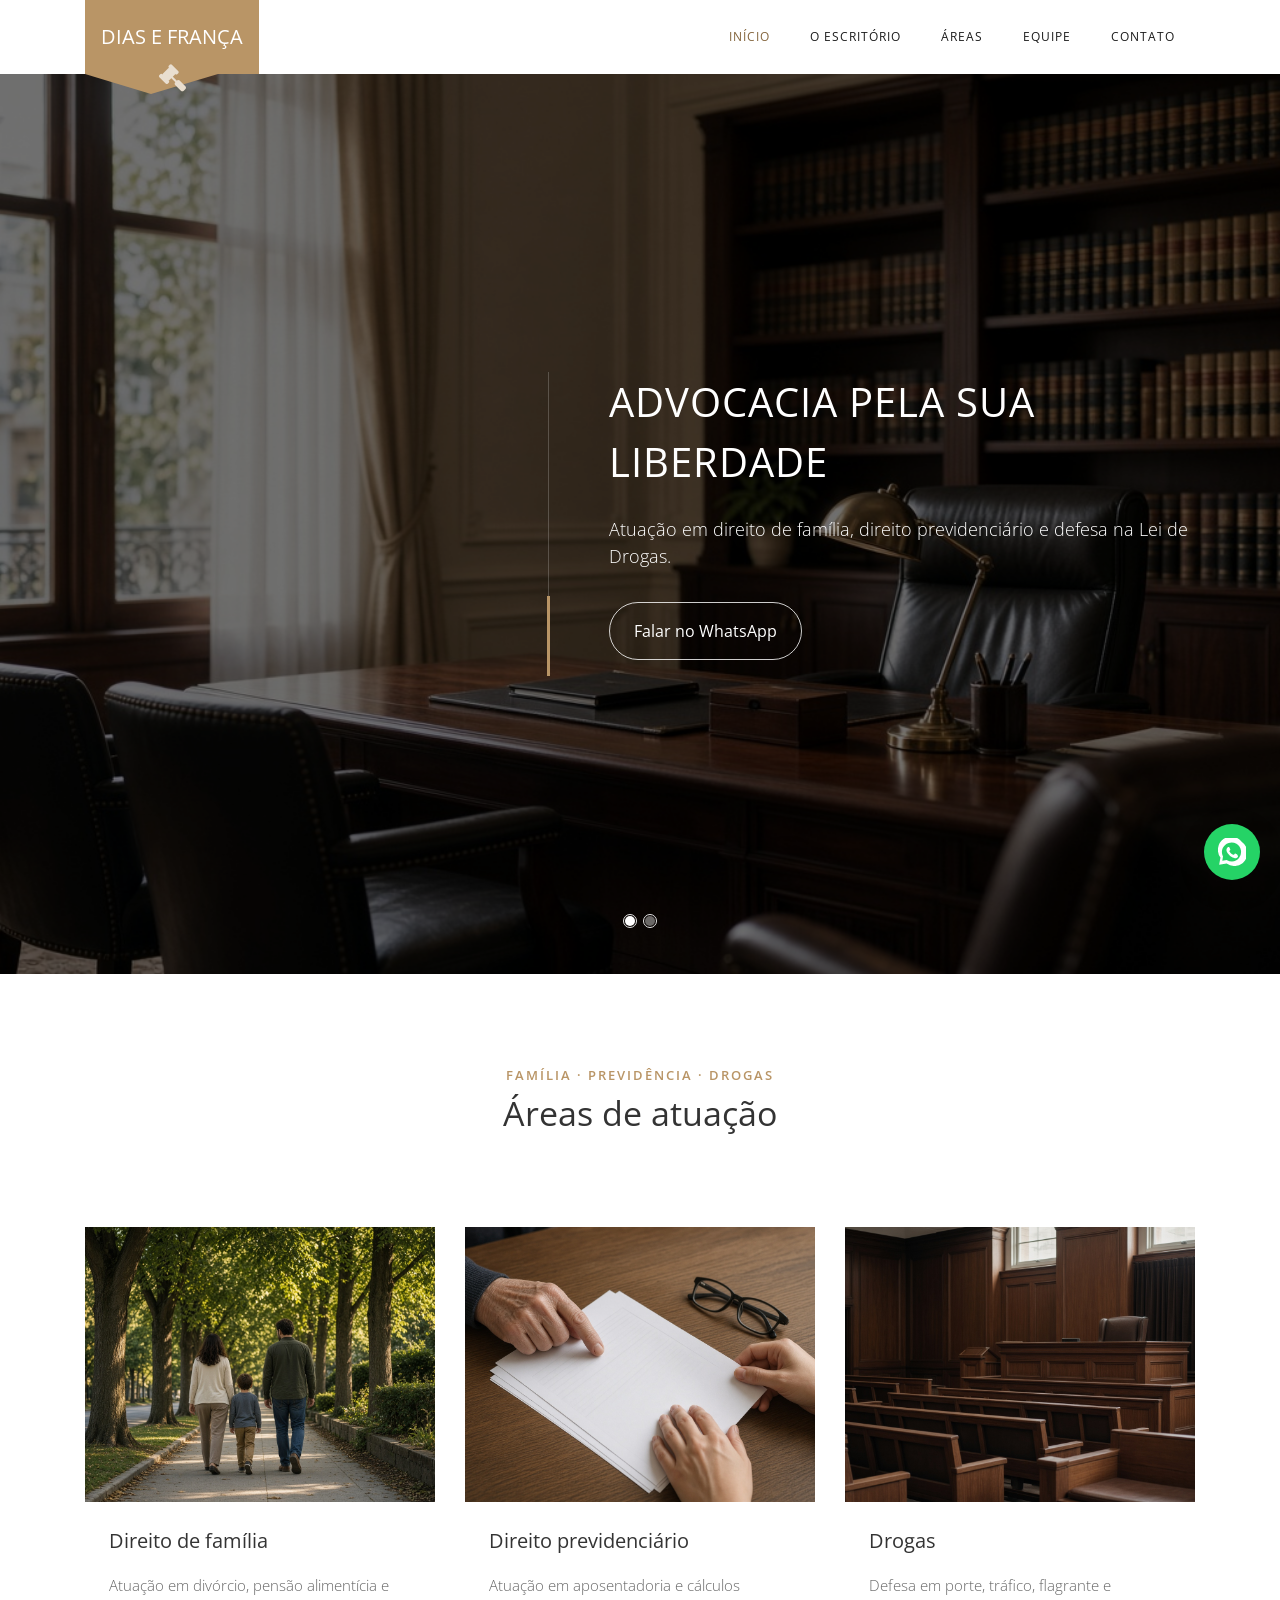
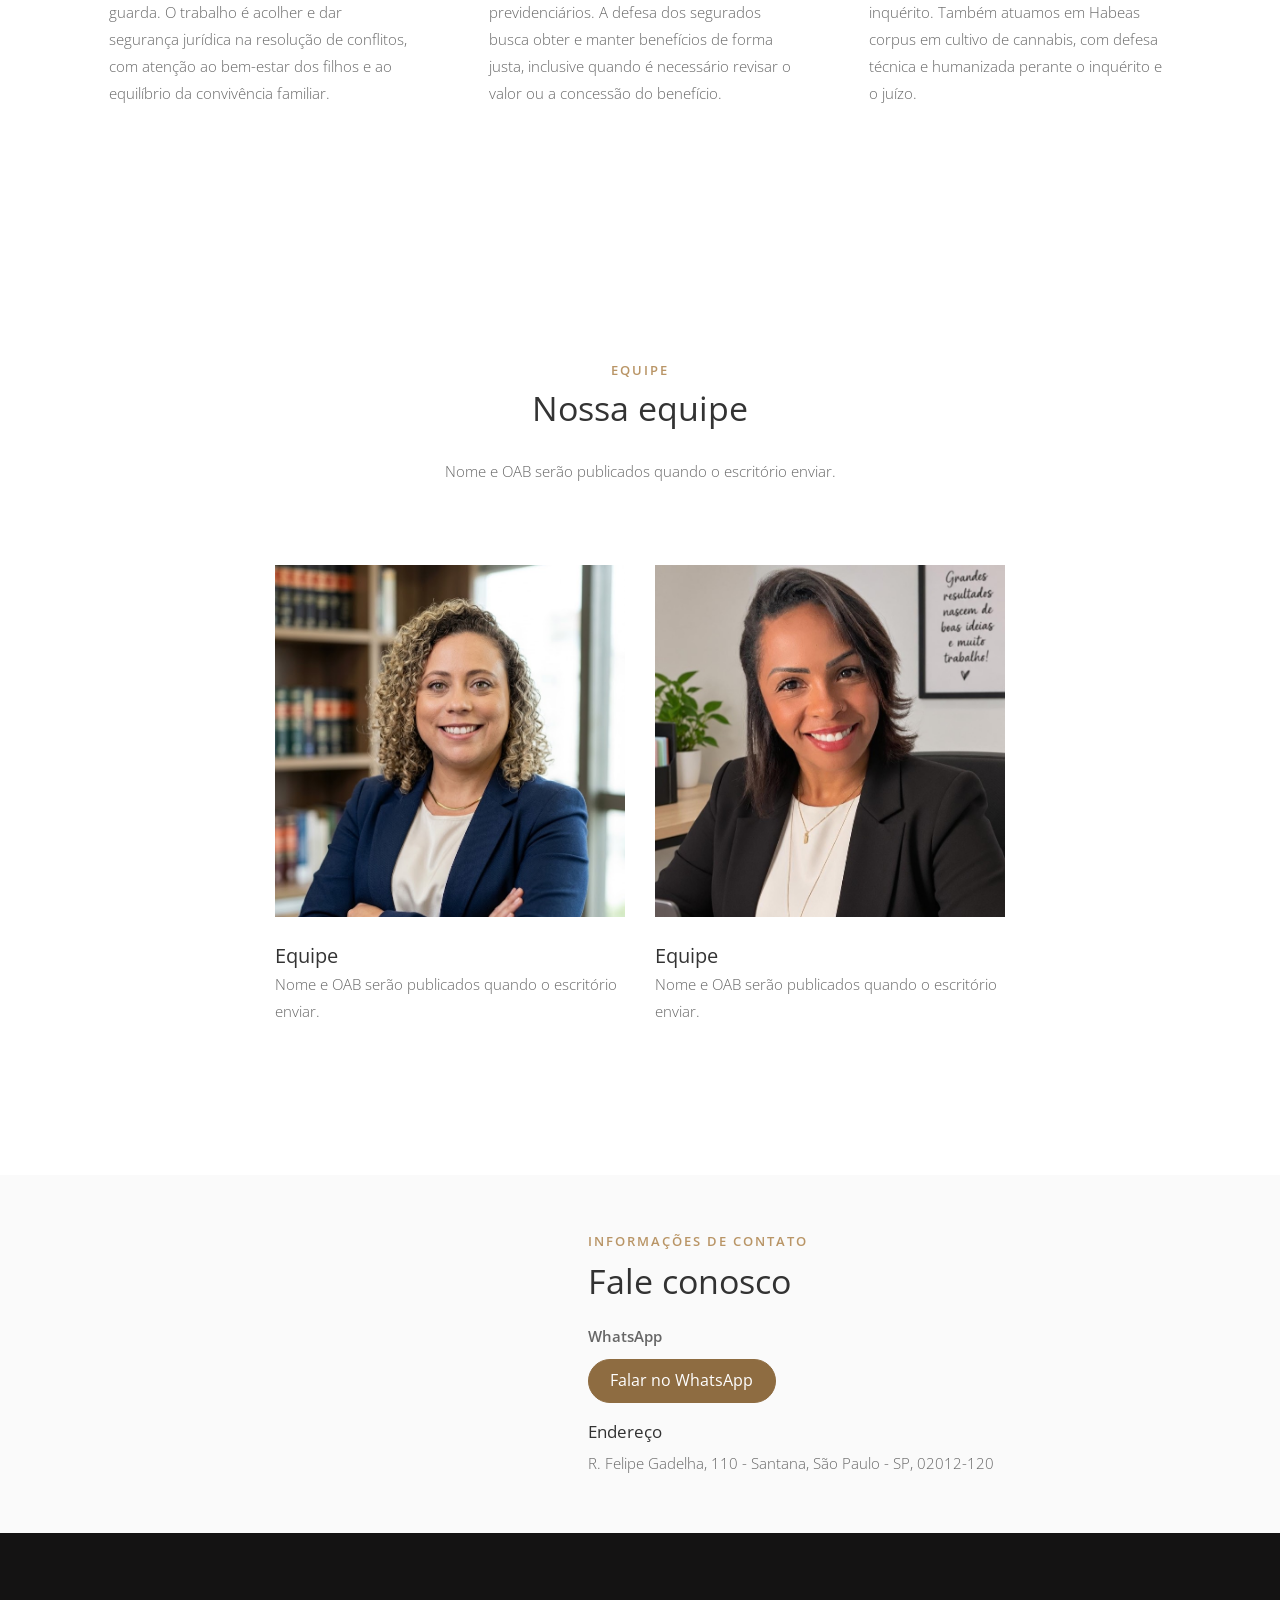
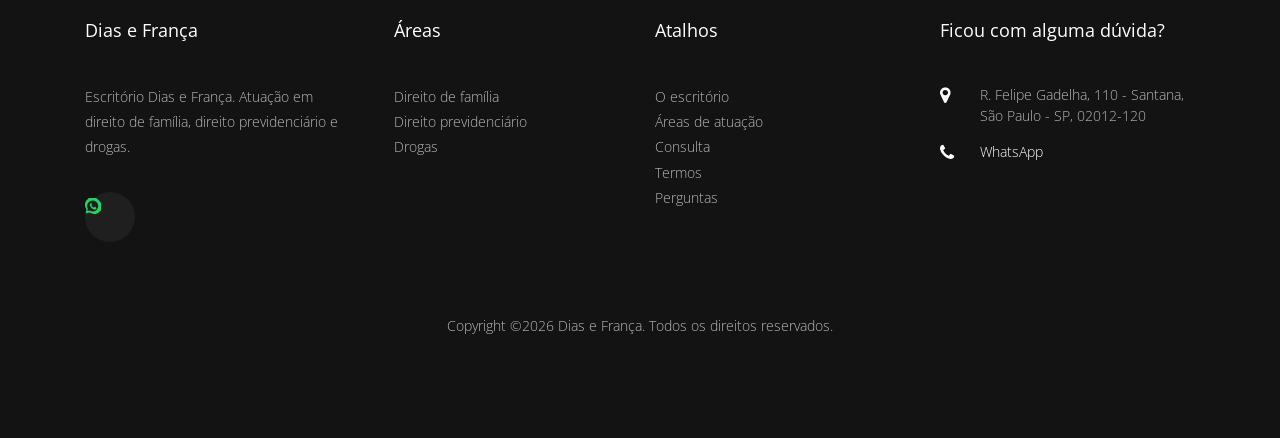
==== index.html @ 69220c29 "Publica o site do escritório Dias e França. Site estático pronto para o GitHub Pages.  Co-authored-b" ====
<!DOCTYPE html>
<html lang="pt-BR">
  <head><link rel="dns-prefetch" href="https://cdnjs.cloudflare.com">
    <meta charset="utf-8">
    <meta name="viewport" content="width=device-width, initial-scale=1">
    <title>Dias e França | Família, previdência e drogas</title>
    <meta name="description" content="Dias e França atua em direito de família (divórcio, pensão alimentícia e guarda), direito previdenciário (aposentadoria e cálculos previdenciários) e defesa na Lei de Drogas (porte, tráfico, flagrante, inquérito e habeas corpus em cultivo de cannabis).">
    <meta name="keywords" content="direito de família, divórcio, pensão alimentícia, guarda, direito previdenciário, aposentadoria, cálculos previdenciários, drogas, porte, tráfico, flagrante, inquérito, habeas corpus, cultivo de cannabis, Dias e França">
    <link rel="icon" href="images/favicon.svg" type="image/svg+xml">
    <meta property="og:type" content="website">
    <meta property="og:site_name" content="Dias e França">
    <meta property="og:title" content="Dias e França | Família, previdência e drogas">
    <meta property="og:description" content="Dias e França atua em direito de família (divórcio, pensão alimentícia e guarda), direito previdenciário (aposentadoria e cálculos previdenciários) e defesa na Lei de Drogas (porte, tráfico, flagrante, inquérito e habeas corpus em cultivo de cannabis).">
    <meta property="og:image" content="images/favicon.svg">
    <meta property="og:image:width" content="1200">
    <meta property="og:image:height" content="630">
    <meta property="og:image:alt" content="Dias e França: advocacia pela sua liberdade">
    <meta property="og:locale" content="pt_BR">
    <meta name="twitter:card" content="summary_large_image">
    <meta name="twitter:title" content="Dias e França | Família, previdência e drogas">
    <meta name="twitter:description" content="Dias e França atua em direito de família (divórcio, pensão alimentícia e guarda), direito previdenciário (aposentadoria e cálculos previdenciários) e defesa na Lei de Drogas (porte, tráfico, flagrante, inquérito e habeas corpus em cultivo de cannabis).">
    <meta name="twitter:image" content="images/favicon.svg">
    <link rel="preload" as="image" href="images/hero-escritorio.jpg" type="image/jpeg" fetchpriority="high">
    <script>document.documentElement.classList.add('kit-reveal-on')</script>
    <link rel="stylesheet" href="vendor/swiper/14.3.0/swiper-bundle.min.css?v=3.0.2" fetchpriority="high">
    <link rel="stylesheet" href="vendor/jarallax/3.1.0/jarallax.min.css?v=3.0.2" fetchpriority="high">
    <link rel="stylesheet" href="css/style.min.css?v=3.0.2">
    <link rel="stylesheet" href="css/paleta.css">
    <link rel="stylesheet" href="css/whatsapp.css">
    <link rel="stylesheet" href="css/faixa.css?v=4">
  </head>
  <body>
    <a class="visually-hidden-focusable skip-link" href="#main">Ir para o conteúdo</a>

	  <nav class="navbar navbar-expand-lg navbar-dark ftco_navbar bg-dark ftco-navbar-light" id="ftco-navbar">
	    <div class="container">
	      <a class="navbar-brand" href="index.html#inicio"><span class="icon-gavel" aria-hidden="true"></span>Dias e França</a>
	      <button class="navbar-toggler" type="button" data-bs-toggle="collapse" data-bs-target="#ftco-nav" aria-controls="ftco-nav" aria-expanded="false">
	        <span class="oi oi-menu" aria-hidden="true"></span> Menu
	      </button>
	      <div class="collapse navbar-collapse" id="ftco-nav">
	        <ul class="navbar-nav ms-auto">
	        	<li class="nav-item active"><a href="index.html#inicio" class="nav-link">Início</a></li>
	        	<li class="nav-item"><a href="about.html" class="nav-link">O escritório</a></li>
	        	<li class="nav-item"><a href="index.html#areas" class="nav-link">Áreas</a></li>
	        	<li class="nav-item"><a href="index.html#equipe" class="nav-link">Equipe</a></li>
	        	<li class="nav-item"><a href="index.html#contato" class="nav-link">Contato</a></li>
	        </ul>
	      </div>
	    </div>
	  </nav>
    <!-- END nav -->
    <main id="main">

    <section class="home-slider js-fullheight owl-carousel owl-loaded kit-owl" id="inicio">
      <div class="swiper owl-stage-outer">
        <div class="swiper-wrapper owl-stage">
        <div class="swiper-slide owl-item">
        <div class="slider-item js-fullheight" style="background-image: url('images/hero-escritorio.jpg');">
        	<div class="overlay"></div>
          <div class="container">
            <div class="row g-0 slider-text js-fullheight align-items-center justify-content-end">
            <div class="col-md-7 text">
              <h1 class="mb-4">Advocacia pela sua liberdade</h1>
              <p>Atuação em direito de família, direito previdenciário e defesa na Lei de Drogas.</p>
              <p><a href="https://wa.me/5500000000000" class="btn btn-white btn-outline-white px-4 py-3 mt-3">Falar no WhatsApp</a></p>
            </div>
          </div>
          </div>
        </div>
        </div>
        <div class="swiper-slide owl-item">
        <div class="slider-item js-fullheight" style="background-image: url('images/hero-consulta.jpg');">
        	<div class="overlay"></div>
          <div class="container">
            <div class="row g-0 slider-text js-fullheight align-items-center justify-content-end">
            <div class="col-md-7 text">
              <h2 class="mb-4 hero-title">Família, previdência e drogas</h2>
              <p>Atuação em direito de família, direito previdenciário e defesa na Lei de Drogas.</p>
              <p><a href="https://wa.me/5500000000000" class="btn btn-white btn-outline-white px-4 py-3 mt-3">Falar no WhatsApp</a></p>
            </div>
          </div>
          </div>
        </div>
        </div>
        </div>
      </div>
    </section>

		<section class="ftco-section" id="areas">
			<div class="container">
				<div class="row justify-content-center mb-5 pb-3">
          <div class="col-md-7 heading-section text-center">
          	<span class="subheading">Família · Previdência · Drogas</span>
            <h2 class="mb-4">Áreas de atuação</h2>
          </div>
        </div>
				<div class="row">
		          <div class="col-md-4 d-flex">
		            <div class="blog-entry align-self-stretch">
		              <a href="https://wa.me/5500000000000" class="block-20" style="background-image: url('images/area-familia.jpg');" aria-label="Direito de família"></a>
		              <div class="text p-4">
		                <h3 class="heading">Direito de família</h3>
		                <p>Atuação em divórcio, pensão alimentícia e guarda. O trabalho é acolher e dar segurança jurídica na resolução de conflitos, com atenção ao bem-estar dos filhos e ao equilíbrio da convivência familiar.</p>
		              </div>
		            </div>
		          </div>
		          <div class="col-md-4 d-flex">
		            <div class="blog-entry align-self-stretch">
		              <a href="https://wa.me/5500000000000" class="block-20" style="background-image: url('images/area-previdencia.jpg');" aria-label="Direito previdenciário"></a>
		              <div class="text p-4">
		                <h3 class="heading">Direito previdenciário</h3>
		                <p>Atuação em aposentadoria e cálculos previdenciários. A defesa dos segurados busca obter e manter benefícios de forma justa, inclusive quando é necessário revisar o valor ou a concessão do benefício.</p>
		              </div>
		            </div>
		          </div>
		          <div class="col-md-4 d-flex">
		            <div class="blog-entry align-self-stretch">
		              <a href="https://wa.me/5500000000000" class="block-20" style="background-image: url('images/area-defesa.jpg');" aria-label="Drogas"></a>
		              <div class="text p-4">
		                <h3 class="heading">Drogas</h3>
		                <p>Defesa em porte, tráfico, flagrante e inquérito. Também atuamos em Habeas corpus em cultivo de cannabis, com defesa técnica e humanizada perante o inquérito e o juízo.</p>
		              </div>
		            </div>
		          </div>
		        </div>
			</div>
		</section>

		<section class="ftco-section mt-5" id="equipe">
			<div class="container">
				<div class="row justify-content-center mb-5 pb-3">
          <div class="col-md-7 heading-section text-center">
          	<span class="subheading">Equipe</span>
            <h2 class="mb-4">Nossa equipe</h2>
            <p>Nome e OAB serão publicados quando o escritório enviar.</p>
          </div>
        </div>
				<div class="row justify-content-center">
					<div class="col-md-6 col-lg-4">
						<div class="staff">
						<div class="person">
							<div class="img" style="background-image: url('images/equipe-1.png');"></div>
							<div class="text pt-4">
								<h3>Equipe</h3>
								<p>Nome e OAB serão publicados quando o escritório enviar.</p>
							</div>
						</div>
						</div>
					</div>
					<div class="col-md-6 col-lg-4">
						<div class="staff">
						<div class="person">
							<div class="img" style="background-image: url('images/equipe-2.jpg');"></div>
							<div class="text pt-4">
								<h3>Equipe</h3>
								<p>Nome e OAB serão publicados quando o escritório enviar.</p>
							</div>
						</div>
						</div>
					</div>
				</div>
			</div>
		</section>

		<section class="ftco-section ftc-no-pb ftc-no-pt bg-light" id="contato">
			<div class="container">
				<div class="row g-0">

					<div class="col-md-5 kit-map" id="map" data-map-title="Mapa do escritório Dias e França">
          <iframe class="kit-map__frame" title="Mapa: R. Felipe Gadelha, 110, Santana, São Paulo" src="https://maps.google.com/maps?q=R.+Felipe+Gadelha,+110+-+Santana,+S%C3%A3o+Paulo+-+SP,+02012-120&amp;hl=pt-BR&amp;z=17&amp;output=embed" loading="lazy" referrerpolicy="no-referrer-when-downgrade" allowfullscreen></iframe>
					</div>

					<div class="col-md-7 wrap-about ftco-animate">
	          <div class="contato-copy">
	            <div class="heading-section">
		          	<span class="subheading">Informações de contato</span>
		            <h2>Fale conosco</h2>
	            </div>
	          	<div class="info-contact">
	          		<p><span>WhatsApp</span></p>
	          		<p><a class="btn btn-primary" href="https://wa.me/5500000000000">Falar no WhatsApp</a></p>
	          		<h3>Endereço</h3>
	          		<p>R. Felipe Gadelha, 110 - Santana, São Paulo - SP, 02012-120</p>
	          	</div>
						</div>
					</div>
				</div>
			</div>
		</section>

    </main>
    <footer class="ftco-footer ftco-bg-dark ftco-section">
      <div class="container">
        <div class="row mb-5 d-flex">
          <div class="col-md">
            <div class="ftco-footer-widget mb-4">
              <h2 class="ftco-heading-2">Dias e França</h2>
              <p>Escritório Dias e França. Atuação em direito de família, direito previdenciário e drogas.</p>
              <ul class="ftco-footer-social list-unstyled float-md-start mt-3">
                <li class="ftco-animate"><a href="https://wa.me/5500000000000" aria-label="WhatsApp"><svg width="16" height="16" viewBox="0 0 24 24" aria-hidden="true" fill="currentColor"><path d="M20.5 3.5A11 11 0 0 0 2.1 16.8L1 23l6.4-1.1A11 11 0 0 0 20.5 3.5zM12 20.2a8.2 8.2 0 0 1-4.2-1.2l-.3-.2-3.8.6.6-3.7-.2-.3A8.2 8.2 0 1 1 12 20.2zm4.5-6.1c-.2-.1-1.4-.7-1.6-.8s-.4-.1-.5.1-.6.8-.7.9-.3.2-.5.1a6.7 6.7 0 0 1-2-1.2 7.4 7.4 0 0 1-1.4-1.7c-.1-.2 0-.4.1-.5l.4-.4.2-.3a.5.5 0 0 0 0-.5c0-.1-.5-1.2-.7-1.6s-.4-.4-.5-.4h-.5a1 1 0 0 0-.7.3 3 3 0 0 0-.9 2.2 5.2 5.2 0 0 0 1.1 2.7 11.8 11.8 0 0 0 4.2 3.7c.6.2 1 .4 1.4.5a3.3 3.3 0 0 0 1.5.1 2.5 2.5 0 0 0 1.6-1.1 2 2 0 0 0 .1-1.1c-.1-.1-.2-.1-.4-.2z"/></svg></a></li>
              </ul>
            </div>
          </div>
          <div class="col-md">
            <div class="ftco-footer-widget mb-4 ms-md-4">
              <h2 class="ftco-heading-2">Áreas</h2>
              <ul class="list-unstyled">
                <li><a href="index.html#areas">Direito de família</a></li>
                <li><a href="index.html#areas">Direito previdenciário</a></li>
                <li><a href="index.html#areas">Drogas</a></li>
              </ul>
            </div>
          </div>
          <div class="col-md">
             <div class="ftco-footer-widget mb-4">
              <h2 class="ftco-heading-2">Atalhos</h2>
              <ul class="list-unstyled">
                <li><a href="about.html">O escritório</a></li>
                <li><a href="index.html#areas">Áreas de atuação</a></li>
                <li><a href="index.html#contato">Consulta</a></li>
                <li><a href="about.html">Termos</a></li>
                <li><a href="contact.html">Perguntas</a></li>
              </ul>
            </div>
          </div>
          <div class="col-md">
            <div class="ftco-footer-widget mb-4">
            	<h2 class="ftco-heading-2">Ficou com alguma dúvida?</h2>
            	<div class="block-23 mb-3">
	              <ul>
	                <li><span class="icon icon-map-marker" aria-hidden="true"></span><span class="text">R. Felipe Gadelha, 110 - Santana, São Paulo - SP, 02012-120</span></li>
	                <li><a href="https://wa.me/5500000000000"><span class="icon icon-phone" aria-hidden="true"></span><span class="text">WhatsApp</span></a></li>
	              </ul>
	            </div>
            </div>
          </div>
        </div>
        <div class="row">
          <div class="col-md-12 text-center">
            <p>
  Copyright &copy;<span class="js-year">2026</span> Dias e França. Todos os direitos reservados.
  </p>
          </div>
        </div>
      </div>
    </footer>
  <script src="vendor/bootstrap/5.3.8/js/bootstrap.bundle.min.js?v=3.0.2"></script>
  <script src="vendor/swiper/14.3.0/swiper-bundle.min.js?v=3.0.2"></script>
  <script src="vendor/jarallax/3.1.0/jarallax.min.js?v=3.0.2"></script>
  <script src="js/main.min.js?v=3.0.2"></script>
  <a class="whatsapp-float" href="https://wa.me/5500000000000" aria-label="WhatsApp">WhatsApp</a>
</body>
</html>
---- css/paleta.css ----
:root,
[data-bs-theme="light"] {
  --bs-primary: #b99566;
  --bs-primary-rgb: 185, 149, 102;
  --bs-primary-text-emphasis: rgb(29.0196078431%, 23.3725490196%, 16%);
  --bs-primary-bg-subtle: rgb(94.5098039216%, 91.6862745098%, 88%);
  --bs-primary-border-subtle: rgb(89.0196078431%, 83.3725490196%, 76%);
  --bs-link-color: #b99566;
  --bs-link-color-rgb: 185, 149, 102;
  --bs-link-hover-color: rgb(58.0392156863%, 46.7450980392%, 32%);
  --bs-link-hover-color-rgb: 148, 119, 82;
  --marca: #b99566;
  --marca-escura: #8a6a3e;
  --marca-hover: #6f5430;
}

.navbar-brand {
  background: var(--marca) !important;
}

.navbar-brand:after {
  border-color: var(--marca) transparent transparent transparent !important;
}

.heading-section .subheading,
.ftco-navbar-light .navbar-nav > .nav-item > .nav-link:hover,
.ftco-navbar-light.scrolled.awake .nav-item.active > .nav-link,
.ftco-navbar-light.scrolled.awake .nav-link:hover {
  color: var(--marca) !important;
}

#map .map-pin {
  background: var(--marca) !important;
}

#map .kit-map__actions a {
  color: #fff !important;
}
---- css/whatsapp.css ----
.whatsapp-float {
  position: fixed;
  right: 1.25rem;
  bottom: 1.25rem;
  z-index: 1080;
  display: inline-flex;
  align-items: center;
  justify-content: center;
  width: 3.5rem;
  height: 3.5rem;
  border-radius: 50%;
  background: #25d366;
  color: #fff;
  text-decoration: none;
  font-size: 0;
  box-shadow: 0 8px 24px rgba(0, 0, 0, 0.28);
}

.whatsapp-float::before {
  content: "";
  width: 1.75rem;
  height: 1.75rem;
  background: center / contain no-repeat url("data:image/svg+xml,%3Csvg xmlns='http://www.w3.org/2000/svg' viewBox='0 0 24 24' fill='white'%3E%3Cpath d='M20.5 3.5A11 11 0 0 0 2.1 16.8L1 23l6.4-1.1A11 11 0 0 0 20.5 3.5zM12 20.2a8.2 8.2 0 0 1-4.2-1.2l-.3-.2-3.8.6.6-3.7-.2-.3A8.2 8.2 0 1 1 12 20.2zm4.5-6.1c-.2-.1-1.4-.7-1.6-.8s-.4-.1-.5.1-.6.8-.7.9-.3.2-.5.1a6.7 6.7 0 0 1-2-1.2 7.4 7.4 0 0 1-1.4-1.7c-.1-.2 0-.4.1-.5l.4-.4.2-.3a.5.5 0 0 0 0-.5c0-.1-.5-1.2-.7-1.6s-.4-.4-.5-.4h-.5a1 1 0 0 0-.7.3 3 3 0 0 0-.9 2.2 5.2 5.2 0 0 0 1.1 2.7 11.8 11.8 0 0 0 4.2 3.7c.6.2 1 .4 1.4.5a3.3 3.3 0 0 0 1.5.1 2.5 2.5 0 0 0 1.6-1.1 2 2 0 0 0 .1-1.1c-.1-.1-.2-.1-.4-.2z'/%3E%3C/svg%3E");
}

.ftco-footer-social a[aria-label="WhatsApp"] {
  color: #25d366;
}
---- css/faixa.css ----
html {
  scroll-behavior: smooth;
}

#inicio,
#escritorio,
#areas,
#equipe,
#contato {
  scroll-margin-top: 7rem;
}

#areas.ftco-section {
  padding-bottom: 4.8em;
}

#equipe.ftco-section {
  margin-top: 2.4rem !important;
  padding-top: 4.8em;
}

@media (prefers-reduced-motion: reduce) {
  html {
    scroll-behavior: auto;
  }
}

.equipe-foto,
.equipe-vaga,
#equipe .person .img {
  background-position: center top;
  background-size: cover;
}

#equipe .person .img {
  width: 100%;
  min-height: 22rem;
}

.equipe-vaga {
  background-color: #e7e2d8;
  background-image: none;
}

.row:has(#map) {
  align-items: stretch;
}

#map.kit-map {
  --kit-map-min-height: 19.6rem;
  position: relative;
  min-height: 19.6rem;
}

#contato .wrap-about {
  display: flex;
  flex-direction: column;
  justify-content: center;
  padding: 1.75rem 1.5rem !important;
}

#contato .contato-copy {
  display: flex;
  flex-direction: column;
  align-items: flex-start;
  width: 100%;
  max-width: 28rem;
}

#contato .wrap-about .heading-section {
  margin: 0 0 1rem !important;
  padding: 0 !important;
}

#contato .wrap-about .heading-section h2 {
  margin: 0.15rem 0 0 !important;
}

#contato .info-contact {
  margin: 0 !important;
  display: flex;
  flex-direction: column;
  align-items: flex-start;
  gap: 0.2rem;
}

#contato .info-contact p {
  margin: 0;
}

#contato .info-contact h3 {
  margin: 0.85rem 0 0.15rem;
  font-size: 1.05rem;
}

#contato .info-contact .btn {
  display: inline-flex;
  align-items: center;
  justify-content: center;
  margin: 0.35rem 0 0;
  padding: 0.7rem 1.35rem;
  line-height: 1.2;
}

@media (min-width: 768px) {
  #map.kit-map {
    min-height: 22.4rem;
    height: 22.4rem;
    max-height: 22.4rem;
  }

  #contato .wrap-about {
    height: 22.4rem;
    padding: 1.5rem 2rem 1.5rem 2.5rem !important;
  }
}

.kit-map__frame {
  position: absolute;
  inset: 0;
  display: block;
  width: 100%;
  height: 100%;
  border: 0;
}

.escritorio-texto {
  min-height: 60vh;
  display: flex;
  flex-direction: column;
  justify-content: center;
  margin-left: auto;
  margin-right: auto;
  text-align: center;
  padding: 4rem 1.5rem 5rem;
}

.escritorio-texto h2 {
  margin-bottom: 1.5rem;
}

.area-banner {
  position: relative;
  background: #141414;
}

.area-banner .swiper {
  position: relative;
}

.area-banner__slide {
  position: relative;
  min-height: 22rem;
  display: flex;
  align-items: center;
  background-position: center;
  background-size: cover;
  color: #fff;
}

.area-banner__veil {
  position: absolute;
  inset: 0;
  background: rgba(10, 10, 10, 0.62);
}

.area-banner__content {
  position: relative;
  z-index: 1;
  padding: 4.5rem 1rem;
  max-width: 40rem;
}

.area-banner__kicker {
  margin: 0 0 0.5rem;
  letter-spacing: 0.18em;
  text-transform: uppercase;
  font-size: 0.75rem;
}

.area-banner__content h2 {
  color: #fff;
  margin-bottom: 0.75rem;
}

.area-banner__prev,
.area-banner__next {
  position: absolute;
  top: 50%;
  z-index: 2;
  transform: translateY(-50%);
  width: 2.75rem;
  height: 2.75rem;
  border: 1px solid rgba(255, 255, 255, 0.75);
  border-radius: 50%;
  background: transparent;
  color: #fff;
  font-size: 1.5rem;
  line-height: 1;
}

.area-banner__prev {
  left: 1rem;
}

.area-banner__next {
  right: 1rem;
}

.area-banner__dots {
  position: absolute;
  z-index: 2;
  left: 0;
  right: 0;
  bottom: 1.25rem;
  display: flex;
  justify-content: center;
  gap: 0.5rem;
}

.area-banner__dots .swiper-pagination-bullet {
  width: 0.55rem;
  height: 0.55rem;
  border-radius: 50%;
  background: rgba(255, 255, 255, 0.45);
  opacity: 1;
}

.area-banner__dots .swiper-pagination-bullet-active {
  background: #fff;
}

@media (max-width: 767.98px) {
  .area-banner__slide {
    min-height: 18rem;
  }

  .area-banner__prev,
  .area-banner__next {
    display: none;
  }
}
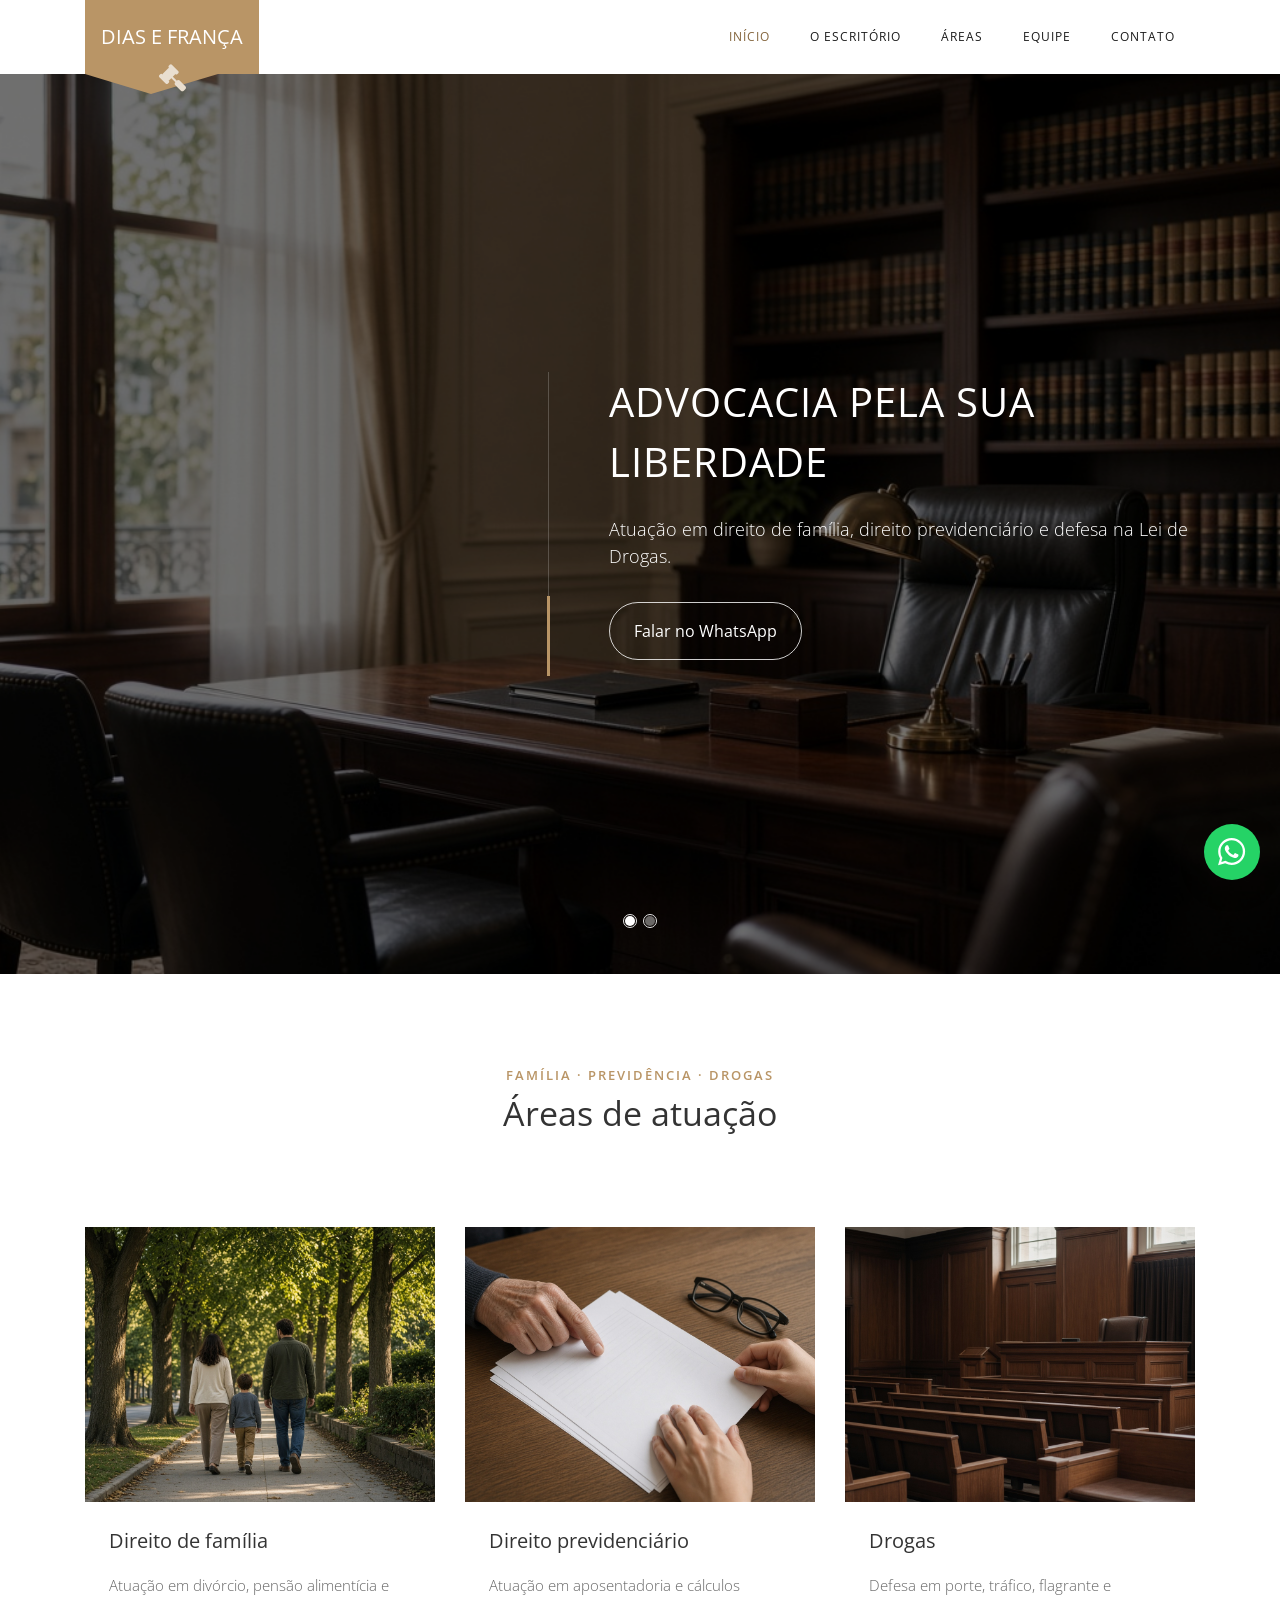
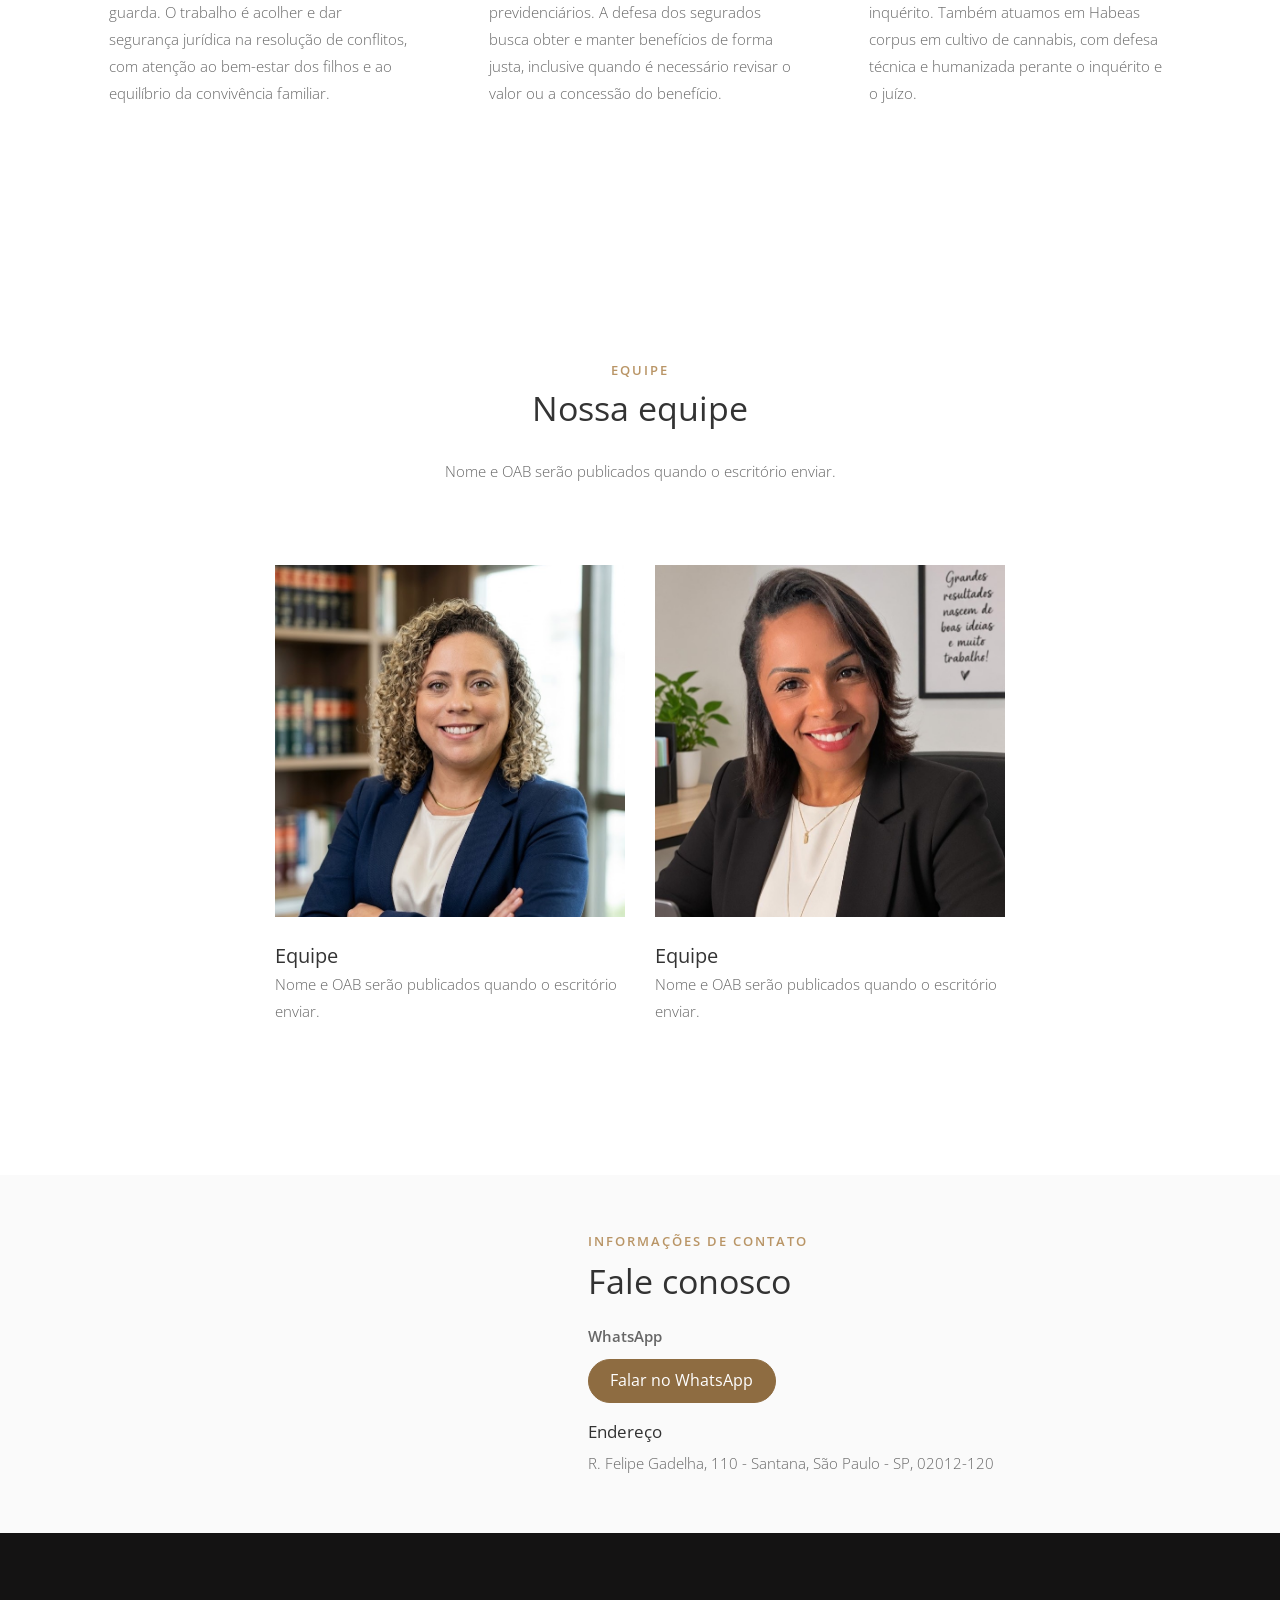
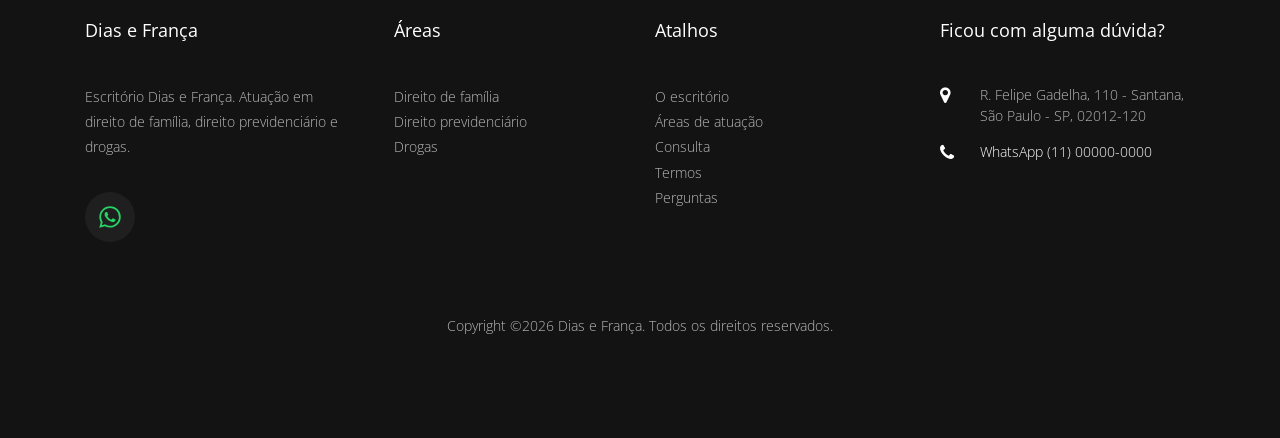
==== commit c817c4a1: "Atualiza o site no GitHub Pages. Martelo do logo, WhatsApp e transições internas passam a valer na p" ====
--- a/index.html
+++ b/index.html
@@ -26,8 +26,8 @@
     <link rel="stylesheet" href="vendor/jarallax/3.1.0/jarallax.min.css?v=3.0.2" fetchpriority="high">
     <link rel="stylesheet" href="css/style.min.css?v=3.0.2">
     <link rel="stylesheet" href="css/paleta.css">
-    <link rel="stylesheet" href="css/whatsapp.css">
-    <link rel="stylesheet" href="css/faixa.css?v=4">
+    <link rel="stylesheet" href="css/whatsapp.css?v=5">
+    <link rel="stylesheet" href="css/faixa.css?v=7">
   </head>
   <body>
     <a class="visually-hidden-focusable skip-link" href="#main">Ir para o conteúdo</a>
@@ -198,7 +198,7 @@
               <h2 class="ftco-heading-2">Dias e França</h2>
               <p>Escritório Dias e França. Atuação em direito de família, direito previdenciário e drogas.</p>
               <ul class="ftco-footer-social list-unstyled float-md-start mt-3">
-                <li class="ftco-animate"><a href="https://wa.me/5500000000000" aria-label="WhatsApp"><svg width="16" height="16" viewBox="0 0 24 24" aria-hidden="true" fill="currentColor"><path d="M20.5 3.5A11 11 0 0 0 2.1 16.8L1 23l6.4-1.1A11 11 0 0 0 20.5 3.5zM12 20.2a8.2 8.2 0 0 1-4.2-1.2l-.3-.2-3.8.6.6-3.7-.2-.3A8.2 8.2 0 1 1 12 20.2zm4.5-6.1c-.2-.1-1.4-.7-1.6-.8s-.4-.1-.5.1-.6.8-.7.9-.3.2-.5.1a6.7 6.7 0 0 1-2-1.2 7.4 7.4 0 0 1-1.4-1.7c-.1-.2 0-.4.1-.5l.4-.4.2-.3a.5.5 0 0 0 0-.5c0-.1-.5-1.2-.7-1.6s-.4-.4-.5-.4h-.5a1 1 0 0 0-.7.3 3 3 0 0 0-.9 2.2 5.2 5.2 0 0 0 1.1 2.7 11.8 11.8 0 0 0 4.2 3.7c.6.2 1 .4 1.4.5a3.3 3.3 0 0 0 1.5.1 2.5 2.5 0 0 0 1.6-1.1 2 2 0 0 0 .1-1.1c-.1-.1-.2-.1-.4-.2z"/></svg></a></li>
+                <li class="ftco-animate"><a href="https://wa.me/5500000000000" aria-label="WhatsApp"><svg class="whatsapp-icon" viewBox="0 0 24 24" aria-hidden="true" focusable="false"><path fill="currentColor" d="M17.472 14.382c-.297-.149-1.758-.867-2.03-.967-.273-.099-.471-.148-.67.15-.197.297-.767.966-.94 1.164-.173.199-.347.223-.644.075-.297-.15-1.255-.463-2.39-1.475-.883-.788-1.48-1.761-1.653-2.059-.173-.297-.018-.458.13-.606.134-.133.298-.347.446-.52.149-.174.198-.298.298-.497.099-.198.05-.371-.025-.52-.075-.149-.669-1.612-.916-2.207-.242-.579-.487-.5-.669-.51-.173-.008-.371-.01-.57-.01-.198 0-.52.074-.792.372-.272.297-1.04 1.016-1.04 2.479 0 1.462 1.065 2.875 1.213 3.074.149.198 2.096 3.2 5.077 4.487.709.306 1.262.489 1.694.625.712.227 1.36.195 1.871.118.571-.085 1.758-.719 2.006-1.413.248-.694.248-1.289.173-1.413-.074-.124-.272-.198-.57-.347m-5.421 7.403h-.004a9.87 9.87 0 01-5.031-1.378l-.361-.214-3.741.982.998-3.648-.235-.374a9.86 9.86 0 01-1.51-5.26c.001-5.45 4.436-9.884 9.888-9.884 2.64 0 5.122 1.03 6.988 2.898a9.825 9.825 0 012.893 6.994c-.003 5.45-4.435 9.884-9.885 9.884m8.413-18.297A11.815 11.815 0 0012.05 0C5.495 0 .16 5.335.157 11.892c0 2.096.547 4.142 1.588 5.945L.057 24l6.305-1.654a11.882 11.882 0 005.683 1.448h.005c6.554 0 11.89-5.335 11.893-11.893a11.821 11.821 0 00-3.48-8.413z"/></svg></a></li>
               </ul>
             </div>
           </div>
@@ -230,7 +230,7 @@
             	<div class="block-23 mb-3">
 	              <ul>
 	                <li><span class="icon icon-map-marker" aria-hidden="true"></span><span class="text">R. Felipe Gadelha, 110 - Santana, São Paulo - SP, 02012-120</span></li>
-	                <li><a href="https://wa.me/5500000000000"><span class="icon icon-phone" aria-hidden="true"></span><span class="text">WhatsApp</span></a></li>
+	                <li><a href="https://wa.me/5500000000000"><span class="icon icon-phone" aria-hidden="true"></span><span class="text">WhatsApp (11) 00000-0000</span></a></li>
 	              </ul>
 	            </div>
             </div>
@@ -249,6 +249,7 @@
   <script src="vendor/swiper/14.3.0/swiper-bundle.min.js?v=3.0.2"></script>
   <script src="vendor/jarallax/3.1.0/jarallax.min.js?v=3.0.2"></script>
   <script src="js/main.min.js?v=3.0.2"></script>
-  <a class="whatsapp-float" href="https://wa.me/5500000000000" aria-label="WhatsApp">WhatsApp</a>
+  <script src="js/faixa.js?v=7"></script>
+  <a class="whatsapp-float" href="https://wa.me/5500000000000" aria-label="WhatsApp"><svg class="whatsapp-icon" viewBox="0 0 24 24" aria-hidden="true" focusable="false"><path fill="currentColor" d="M17.472 14.382c-.297-.149-1.758-.867-2.03-.967-.273-.099-.471-.148-.67.15-.197.297-.767.966-.94 1.164-.173.199-.347.223-.644.075-.297-.15-1.255-.463-2.39-1.475-.883-.788-1.48-1.761-1.653-2.059-.173-.297-.018-.458.13-.606.134-.133.298-.347.446-.52.149-.174.198-.298.298-.497.099-.198.05-.371-.025-.52-.075-.149-.669-1.612-.916-2.207-.242-.579-.487-.5-.669-.51-.173-.008-.371-.01-.57-.01-.198 0-.52.074-.792.372-.272.297-1.04 1.016-1.04 2.479 0 1.462 1.065 2.875 1.213 3.074.149.198 2.096 3.2 5.077 4.487.709.306 1.262.489 1.694.625.712.227 1.36.195 1.871.118.571-.085 1.758-.719 2.006-1.413.248-.694.248-1.289.173-1.413-.074-.124-.272-.198-.57-.347m-5.421 7.403h-.004a9.87 9.87 0 01-5.031-1.378l-.361-.214-3.741.982.998-3.648-.235-.374a9.86 9.86 0 01-1.51-5.26c.001-5.45 4.436-9.884 9.888-9.884 2.64 0 5.122 1.03 6.988 2.898a9.825 9.825 0 012.893 6.994c-.003 5.45-4.435 9.884-9.885 9.884m8.413-18.297A11.815 11.815 0 0012.05 0C5.495 0 .16 5.335.157 11.892c0 2.096.547 4.142 1.588 5.945L.057 24l6.305-1.654a11.882 11.882 0 005.683 1.448h.005c6.554 0 11.89-5.335 11.893-11.893a11.821 11.821 0 00-3.48-8.413z"/></svg></a>
 </body>
 </html>
--- a/css/whatsapp.css
+++ b/css/whatsapp.css
@@ -1,28 +1,55 @@
+.whatsapp-icon {
+  display: block;
+  width: 1.35rem;
+  height: 1.35rem;
+  flex: 0 0 auto;
+  aspect-ratio: 1;
+  overflow: visible;
+}
+
 .whatsapp-float {
   position: fixed;
   right: 1.25rem;
   bottom: 1.25rem;
   z-index: 1080;
-  display: inline-flex;
+  display: flex;
   align-items: center;
   justify-content: center;
   width: 3.5rem;
   height: 3.5rem;
+  padding: 0;
+  aspect-ratio: 1;
   border-radius: 50%;
   background: #25d366;
   color: #fff;
   text-decoration: none;
-  font-size: 0;
+  line-height: 0;
+  overflow: hidden;
   box-shadow: 0 8px 24px rgba(0, 0, 0, 0.28);
 }
 
-.whatsapp-float::before {
-  content: "";
-  width: 1.75rem;
-  height: 1.75rem;
-  background: center / contain no-repeat url("data:image/svg+xml,%3Csvg xmlns='http://www.w3.org/2000/svg' viewBox='0 0 24 24' fill='white'%3E%3Cpath d='M20.5 3.5A11 11 0 0 0 2.1 16.8L1 23l6.4-1.1A11 11 0 0 0 20.5 3.5zM12 20.2a8.2 8.2 0 0 1-4.2-1.2l-.3-.2-3.8.6.6-3.7-.2-.3A8.2 8.2 0 1 1 12 20.2zm4.5-6.1c-.2-.1-1.4-.7-1.6-.8s-.4-.1-.5.1-.6.8-.7.9-.3.2-.5.1a6.7 6.7 0 0 1-2-1.2 7.4 7.4 0 0 1-1.4-1.7c-.1-.2 0-.4.1-.5l.4-.4.2-.3a.5.5 0 0 0 0-.5c0-.1-.5-1.2-.7-1.6s-.4-.4-.5-.4h-.5a1 1 0 0 0-.7.3 3 3 0 0 0-.9 2.2 5.2 5.2 0 0 0 1.1 2.7 11.8 11.8 0 0 0 4.2 3.7c.6.2 1 .4 1.4.5a3.3 3.3 0 0 0 1.5.1 2.5 2.5 0 0 0 1.6-1.1 2 2 0 0 0 .1-1.1c-.1-.1-.2-.1-.4-.2z'/%3E%3C/svg%3E");
+.whatsapp-float .whatsapp-icon {
+  width: 1.7rem;
+  height: 1.7rem;
 }
 
 .ftco-footer-social a[aria-label="WhatsApp"] {
+  display: flex !important;
+  float: none;
+  align-items: center;
+  justify-content: center;
+  width: 50px;
+  height: 50px;
+  padding: 0;
+  line-height: 0;
   color: #25d366;
 }
+
+.ftco-footer-social a[aria-label="WhatsApp"] .whatsapp-icon {
+  position: absolute;
+  top: 50%;
+  left: 50%;
+  width: 1.35rem;
+  height: 1.35rem;
+  transform: translate(-50%, -50%);
+}
--- a/css/faixa.css
+++ b/css/faixa.css
@@ -1,5 +1,41 @@
 html {
   scroll-behavior: smooth;
+}
+
+@view-transition {
+  navigation: auto;
+}
+
+::view-transition-old(root),
+::view-transition-new(root) {
+  animation-duration: 0.32s;
+  animation-timing-function: ease;
+}
+
+@supports not (view-transition-name: none) {
+  body {
+    animation: page-enter 0.28s ease;
+  }
+
+  html.is-leaving body {
+    animation: page-leave 0.18s ease forwards;
+  }
+}
+
+@keyframes page-enter {
+  from {
+    opacity: 0;
+  }
+
+  to {
+    opacity: 1;
+  }
+}
+
+@keyframes page-leave {
+  to {
+    opacity: 0;
+  }
 }
 
 #inicio,
@@ -19,9 +55,83 @@
   padding-top: 4.8em;
 }
 
+.navbar-brand .icon-gavel {
+  display: inline-block;
+  transform-origin: 72% 82%;
+}
+
+.navbar-brand .icon-gavel.is-striking {
+  animation: gavel-strike 2.15s cubic-bezier(0.22, 0.61, 0.36, 1) 1 both;
+}
+
+@keyframes gavel-strike {
+  0% {
+    transform: translate(-50%) rotate(0deg);
+  }
+
+  10% {
+    transform: translate(-50%) rotate(-52deg);
+  }
+
+  16% {
+    transform: translate(-50%) rotate(18deg);
+  }
+
+  22% {
+    transform: translate(-50%) rotate(-8deg);
+  }
+
+  28% {
+    transform: translate(-50%) rotate(0deg);
+  }
+
+  38% {
+    transform: translate(-50%) rotate(-52deg);
+  }
+
+  44% {
+    transform: translate(-50%) rotate(18deg);
+  }
+
+  50% {
+    transform: translate(-50%) rotate(-8deg);
+  }
+
+  56% {
+    transform: translate(-50%) rotate(0deg);
+  }
+
+  66% {
+    transform: translate(-50%) rotate(-52deg);
+  }
+
+  72% {
+    transform: translate(-50%) rotate(18deg);
+  }
+
+  78% {
+    transform: translate(-50%) rotate(-8deg);
+  }
+
+  86%,
+  100% {
+    transform: translate(-50%) rotate(0deg);
+  }
+}
+
 @media (prefers-reduced-motion: reduce) {
   html {
     scroll-behavior: auto;
+  }
+
+  @view-transition {
+    navigation: none;
+  }
+
+  body,
+  html.is-leaving body,
+  .navbar-brand .icon-gavel {
+    animation: none;
   }
 }
 
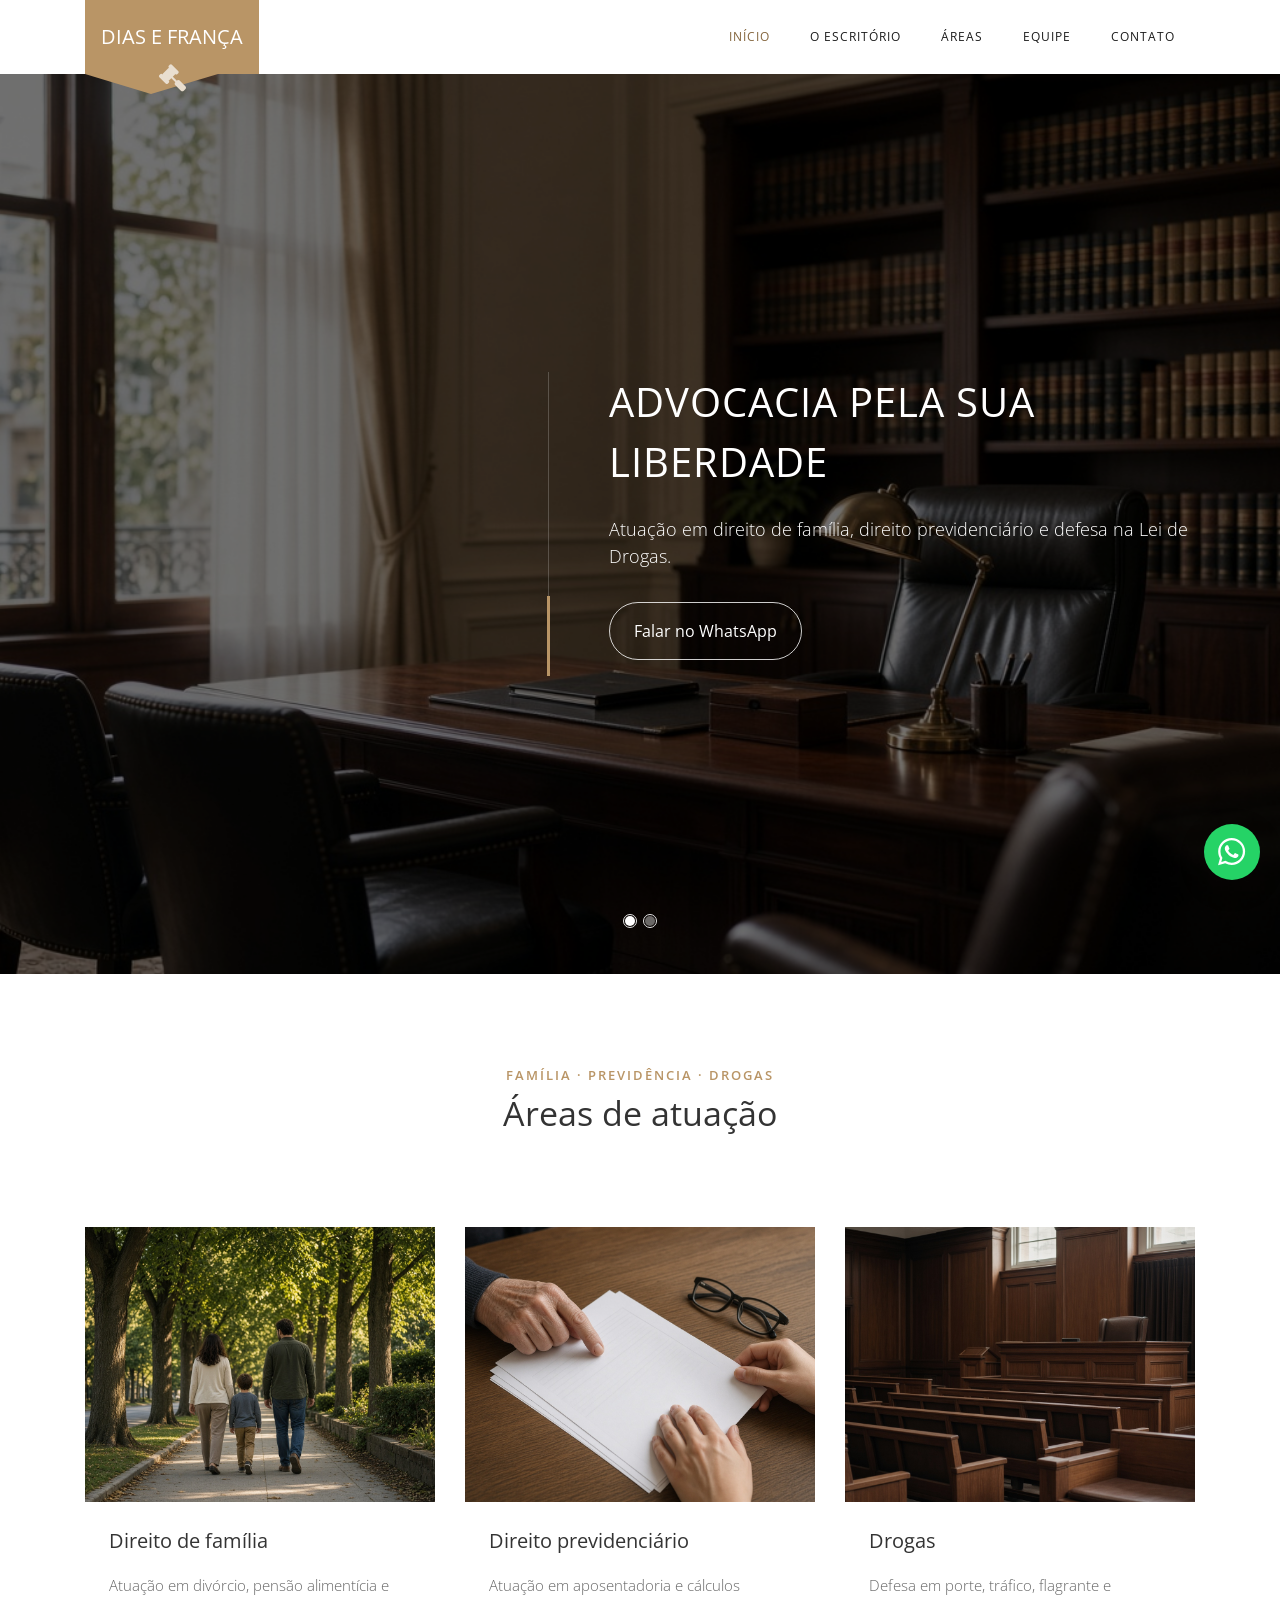
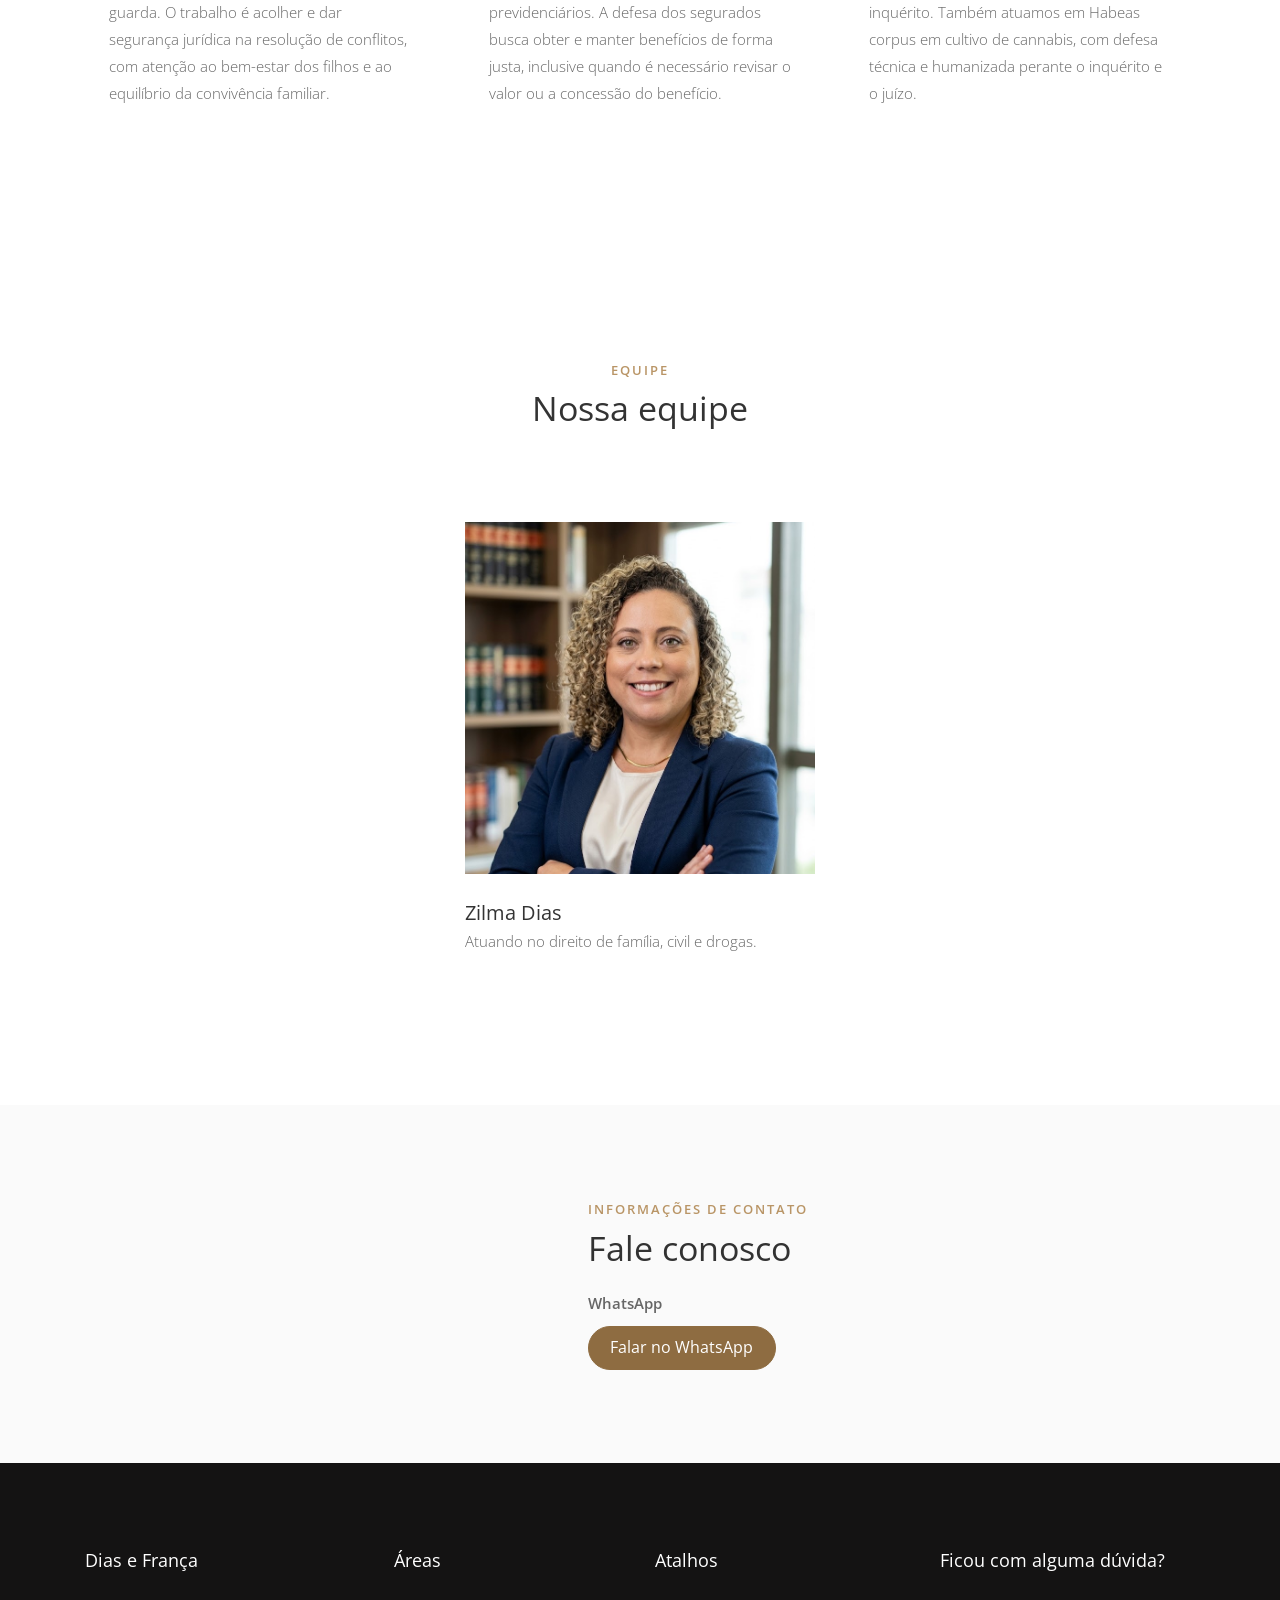
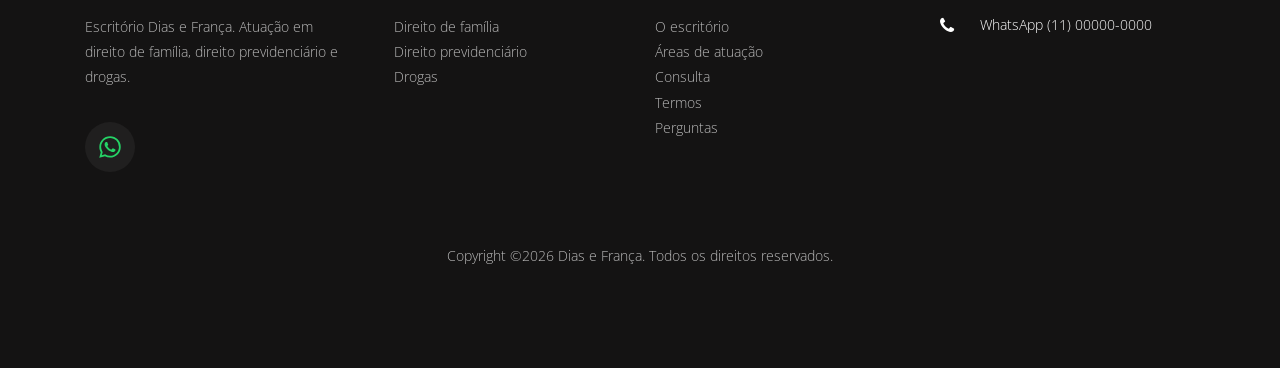
==== commit e3c82453: "Mostra Zilma Dias na equipe e tira o endereço visível do mapa. Co-authored-by: Cursor <cursoragent@c" ====
--- a/index.html
+++ b/index.html
@@ -133,7 +133,6 @@
           <div class="col-md-7 heading-section text-center">
           	<span class="subheading">Equipe</span>
             <h2 class="mb-4">Nossa equipe</h2>
-            <p>Nome e OAB serão publicados quando o escritório enviar.</p>
           </div>
         </div>
 				<div class="row justify-content-center">
@@ -142,19 +141,8 @@
 						<div class="person">
 							<div class="img" style="background-image: url('images/equipe-1.png');"></div>
 							<div class="text pt-4">
-								<h3>Equipe</h3>
-								<p>Nome e OAB serão publicados quando o escritório enviar.</p>
-							</div>
-						</div>
-						</div>
-					</div>
-					<div class="col-md-6 col-lg-4">
-						<div class="staff">
-						<div class="person">
-							<div class="img" style="background-image: url('images/equipe-2.jpg');"></div>
-							<div class="text pt-4">
-								<h3>Equipe</h3>
-								<p>Nome e OAB serão publicados quando o escritório enviar.</p>
+								<h3>Zilma Dias</h3>
+								<p>Atuando no direito de família, civil e drogas.</p>
 							</div>
 						</div>
 						</div>
@@ -168,7 +156,7 @@
 				<div class="row g-0">
 
 					<div class="col-md-5 kit-map" id="map" data-map-title="Mapa do escritório Dias e França">
-          <iframe class="kit-map__frame" title="Mapa: R. Felipe Gadelha, 110, Santana, São Paulo" src="https://maps.google.com/maps?q=R.+Felipe+Gadelha,+110+-+Santana,+S%C3%A3o+Paulo+-+SP,+02012-120&amp;hl=pt-BR&amp;z=17&amp;output=embed" loading="lazy" referrerpolicy="no-referrer-when-downgrade" allowfullscreen></iframe>
+          <iframe class="kit-map__frame" title="Mapa do escritório" src="https://maps.google.com/maps?q=-23.5069408,-46.6270458&amp;hl=pt-BR&amp;z=17&amp;output=embed" loading="lazy" referrerpolicy="no-referrer-when-downgrade" allowfullscreen></iframe>
 					</div>
 
 					<div class="col-md-7 wrap-about ftco-animate">
@@ -180,8 +168,6 @@
 	          	<div class="info-contact">
 	          		<p><span>WhatsApp</span></p>
 	          		<p><a class="btn btn-primary" href="https://wa.me/5500000000000">Falar no WhatsApp</a></p>
-	          		<h3>Endereço</h3>
-	          		<p>R. Felipe Gadelha, 110 - Santana, São Paulo - SP, 02012-120</p>
 	          	</div>
 						</div>
 					</div>
@@ -229,7 +215,6 @@
             	<h2 class="ftco-heading-2">Ficou com alguma dúvida?</h2>
             	<div class="block-23 mb-3">
 	              <ul>
-	                <li><span class="icon icon-map-marker" aria-hidden="true"></span><span class="text">R. Felipe Gadelha, 110 - Santana, São Paulo - SP, 02012-120</span></li>
 	                <li><a href="https://wa.me/5500000000000"><span class="icon icon-phone" aria-hidden="true"></span><span class="text">WhatsApp (11) 00000-0000</span></a></li>
 	              </ul>
 	            </div>
@@ -249,7 +234,7 @@
   <script src="vendor/swiper/14.3.0/swiper-bundle.min.js?v=3.0.2"></script>
   <script src="vendor/jarallax/3.1.0/jarallax.min.js?v=3.0.2"></script>
   <script src="js/main.min.js?v=3.0.2"></script>
-  <script src="js/faixa.js?v=7"></script>
+  <script src="js/faixa.js?v=8"></script>
   <a class="whatsapp-float" href="https://wa.me/5500000000000" aria-label="WhatsApp"><svg class="whatsapp-icon" viewBox="0 0 24 24" aria-hidden="true" focusable="false"><path fill="currentColor" d="M17.472 14.382c-.297-.149-1.758-.867-2.03-.967-.273-.099-.471-.148-.67.15-.197.297-.767.966-.94 1.164-.173.199-.347.223-.644.075-.297-.15-1.255-.463-2.39-1.475-.883-.788-1.48-1.761-1.653-2.059-.173-.297-.018-.458.13-.606.134-.133.298-.347.446-.52.149-.174.198-.298.298-.497.099-.198.05-.371-.025-.52-.075-.149-.669-1.612-.916-2.207-.242-.579-.487-.5-.669-.51-.173-.008-.371-.01-.57-.01-.198 0-.52.074-.792.372-.272.297-1.04 1.016-1.04 2.479 0 1.462 1.065 2.875 1.213 3.074.149.198 2.096 3.2 5.077 4.487.709.306 1.262.489 1.694.625.712.227 1.36.195 1.871.118.571-.085 1.758-.719 2.006-1.413.248-.694.248-1.289.173-1.413-.074-.124-.272-.198-.57-.347m-5.421 7.403h-.004a9.87 9.87 0 01-5.031-1.378l-.361-.214-3.741.982.998-3.648-.235-.374a9.86 9.86 0 01-1.51-5.26c.001-5.45 4.436-9.884 9.888-9.884 2.64 0 5.122 1.03 6.988 2.898a9.825 9.825 0 012.893 6.994c-.003 5.45-4.435 9.884-9.885 9.884m8.413-18.297A11.815 11.815 0 0012.05 0C5.495 0 .16 5.335.157 11.892c0 2.096.547 4.142 1.588 5.945L.057 24l6.305-1.654a11.882 11.882 0 005.683 1.448h.005c6.554 0 11.89-5.335 11.893-11.893a11.821 11.821 0 00-3.48-8.413z"/></svg></a>
 </body>
 </html>
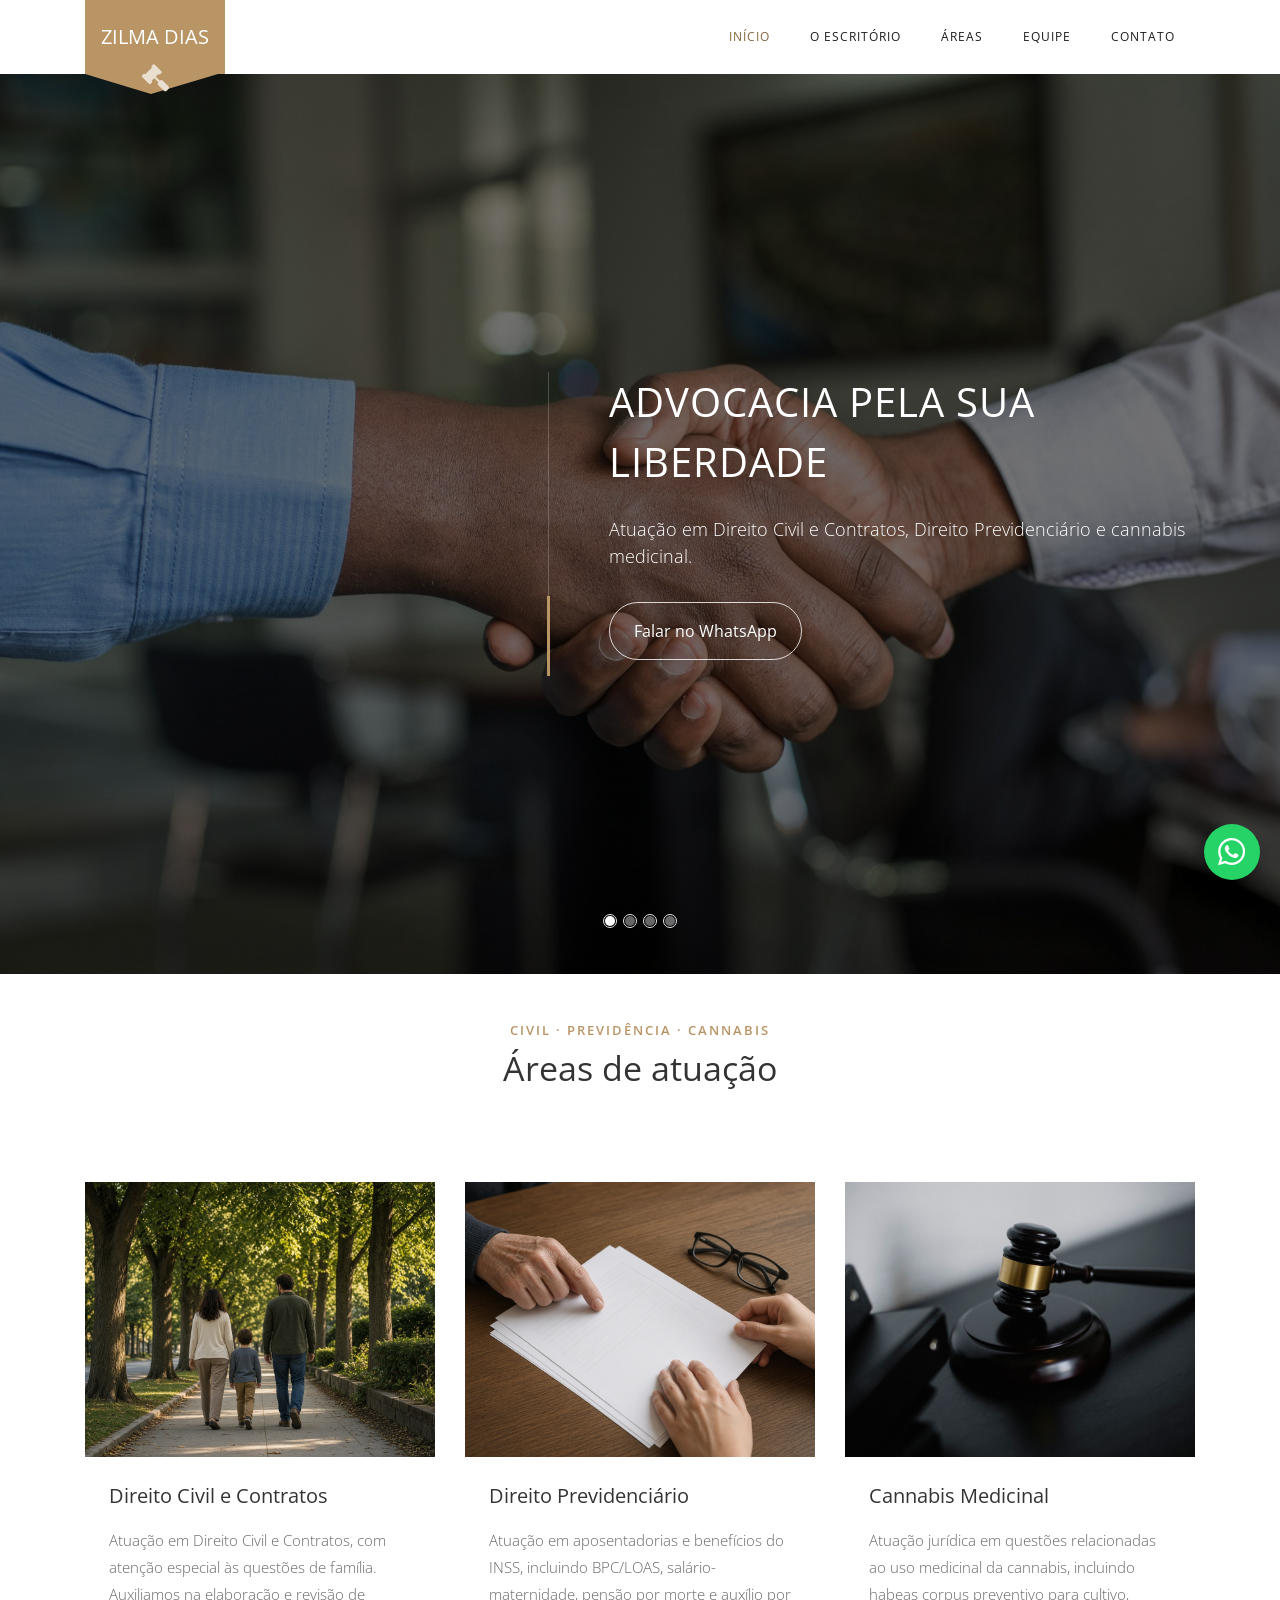
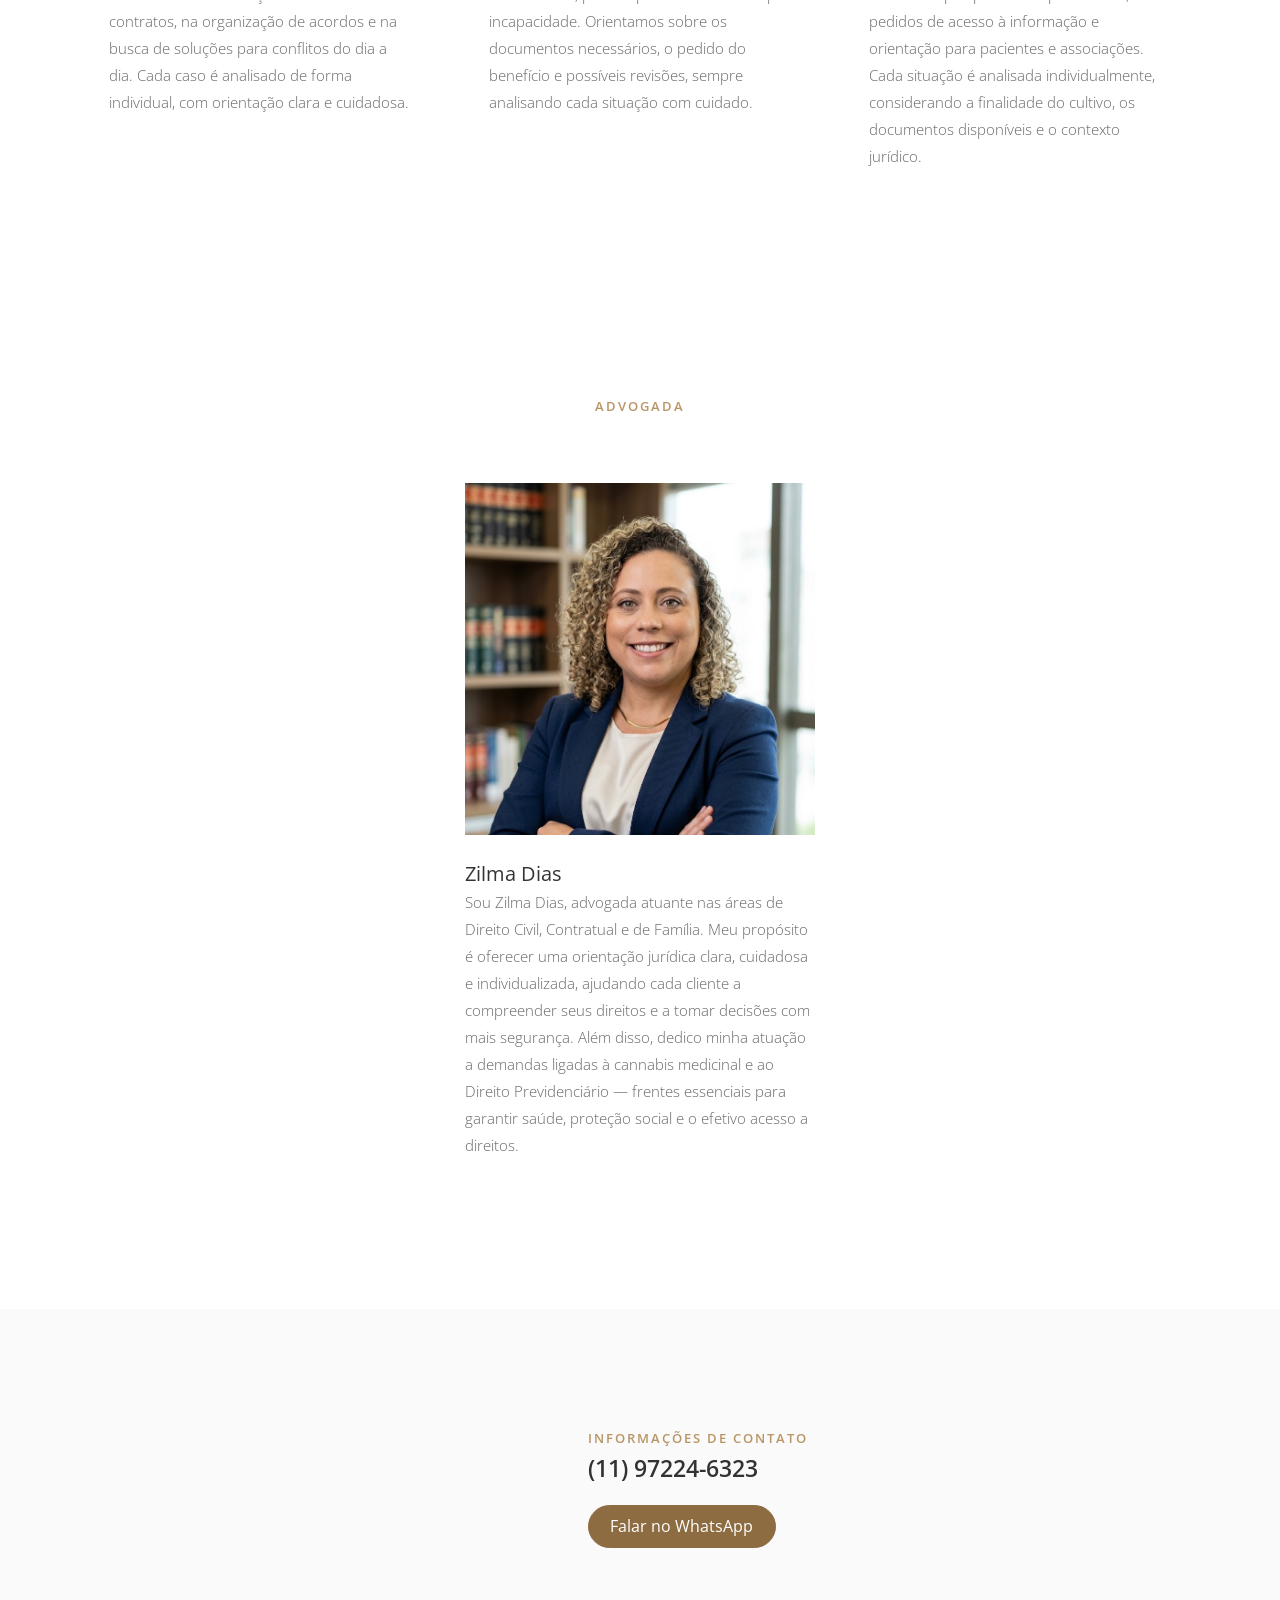
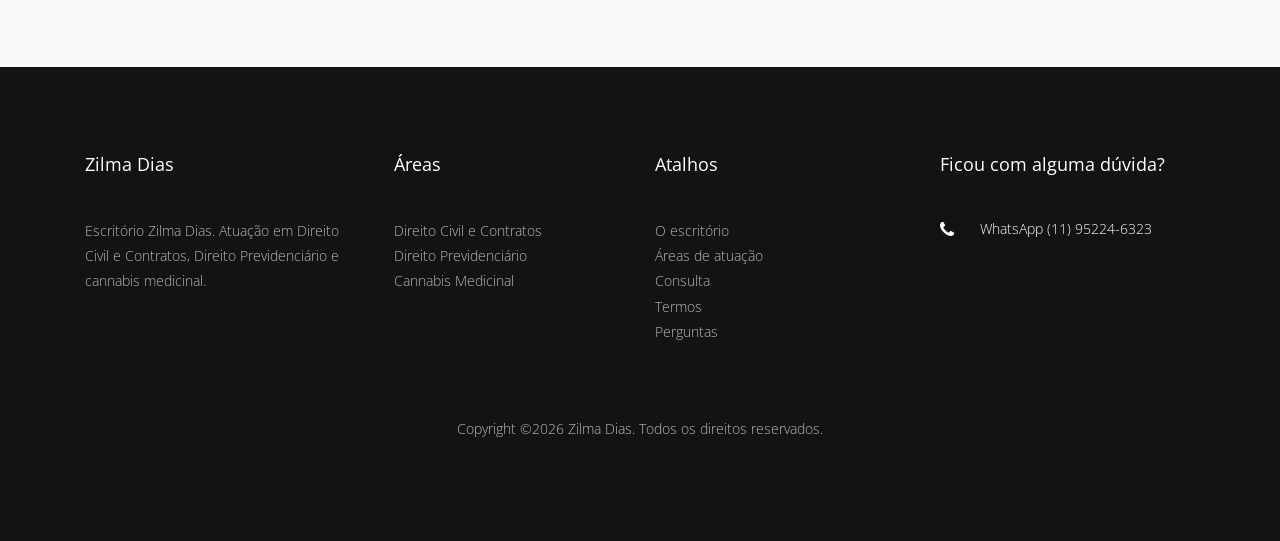
==== commit c4d9bff7: "Atualiza textos do escritório e adiciona botão voltar ao topo - Troca áreas genéricas por Civil/Cont" ====
--- a/index.html
+++ b/index.html
@@ -3,48 +3,49 @@
   <head><link rel="dns-prefetch" href="https://cdnjs.cloudflare.com">
     <meta charset="utf-8">
     <meta name="viewport" content="width=device-width, initial-scale=1">
-    <title>Dias e França | Família, previdência e drogas</title>
-    <meta name="description" content="Dias e França atua em direito de família (divórcio, pensão alimentícia e guarda), direito previdenciário (aposentadoria e cálculos previdenciários) e defesa na Lei de Drogas (porte, tráfico, flagrante, inquérito e habeas corpus em cultivo de cannabis).">
-    <meta name="keywords" content="direito de família, divórcio, pensão alimentícia, guarda, direito previdenciário, aposentadoria, cálculos previdenciários, drogas, porte, tráfico, flagrante, inquérito, habeas corpus, cultivo de cannabis, Dias e França">
+    <title>Zilma Dias | Civil, contratos, previdência e cannabis medicinal</title>
+    <meta name="description" content="Zilma Dias atua em Direito Civil e Contratos, com atenção especial às questões de família; Direito Previdenciário (aposentadorias e benefícios do INSS, BPC/LOAS, salário-maternidade, pensão por morte e auxílio por incapacidade); e cannabis medicinal (habeas corpus preventivo para cultivo e orientação a pacientes e associações).">
+    <meta name="keywords" content="direito civil, contratos, direito de família, divórcio, pensão alimentícia, guarda, direito previdenciário, aposentadoria, BPC, LOAS, salário-maternidade, pensão por morte, auxílio por incapacidade, cannabis medicinal, habeas corpus preventivo, cultivo medicinal, Zilma Dias">
     <link rel="icon" href="images/favicon.svg" type="image/svg+xml">
     <meta property="og:type" content="website">
-    <meta property="og:site_name" content="Dias e França">
-    <meta property="og:title" content="Dias e França | Família, previdência e drogas">
-    <meta property="og:description" content="Dias e França atua em direito de família (divórcio, pensão alimentícia e guarda), direito previdenciário (aposentadoria e cálculos previdenciários) e defesa na Lei de Drogas (porte, tráfico, flagrante, inquérito e habeas corpus em cultivo de cannabis).">
+    <meta property="og:site_name" content="Zilma Dias">
+    <meta property="og:title" content="Zilma Dias | Civil, contratos, previdência e cannabis medicinal">
+    <meta property="og:description" content="Zilma Dias atua em Direito Civil e Contratos, com atenção especial às questões de família; Direito Previdenciário (aposentadorias e benefícios do INSS, BPC/LOAS, salário-maternidade, pensão por morte e auxílio por incapacidade); e cannabis medicinal (habeas corpus preventivo para cultivo e orientação a pacientes e associações).">
     <meta property="og:image" content="images/favicon.svg">
     <meta property="og:image:width" content="1200">
     <meta property="og:image:height" content="630">
-    <meta property="og:image:alt" content="Dias e França: advocacia pela sua liberdade">
+    <meta property="og:image:alt" content="Zilma Dias: advocacia pela sua liberdade">
     <meta property="og:locale" content="pt_BR">
     <meta name="twitter:card" content="summary_large_image">
-    <meta name="twitter:title" content="Dias e França | Família, previdência e drogas">
-    <meta name="twitter:description" content="Dias e França atua em direito de família (divórcio, pensão alimentícia e guarda), direito previdenciário (aposentadoria e cálculos previdenciários) e defesa na Lei de Drogas (porte, tráfico, flagrante, inquérito e habeas corpus em cultivo de cannabis).">
+    <meta name="twitter:title" content="Zilma Dias | Civil, contratos, previdência e cannabis medicinal">
+    <meta name="twitter:description" content="Zilma Dias atua em Direito Civil e Contratos, com atenção especial às questões de família; Direito Previdenciário (aposentadorias e benefícios do INSS, BPC/LOAS, salário-maternidade, pensão por morte e auxílio por incapacidade); e cannabis medicinal (habeas corpus preventivo para cultivo e orientação a pacientes e associações).">
     <meta name="twitter:image" content="images/favicon.svg">
-    <link rel="preload" as="image" href="images/hero-escritorio.jpg" type="image/jpeg" fetchpriority="high">
+    <link rel="preload" as="image" href="images/hero-escritorio.jpg?v=2" type="image/jpeg" fetchpriority="high">
     <script>document.documentElement.classList.add('kit-reveal-on')</script>
     <link rel="stylesheet" href="vendor/swiper/14.3.0/swiper-bundle.min.css?v=3.0.2" fetchpriority="high">
     <link rel="stylesheet" href="vendor/jarallax/3.1.0/jarallax.min.css?v=3.0.2" fetchpriority="high">
     <link rel="stylesheet" href="css/style.min.css?v=3.0.2">
     <link rel="stylesheet" href="css/paleta.css">
     <link rel="stylesheet" href="css/whatsapp.css?v=5">
-    <link rel="stylesheet" href="css/faixa.css?v=7">
+    <link rel="stylesheet" href="css/topo.css?v=2">
+    <link rel="stylesheet" href="css/faixa.css?v=13">
   </head>
   <body>
     <a class="visually-hidden-focusable skip-link" href="#main">Ir para o conteúdo</a>
 
 	  <nav class="navbar navbar-expand-lg navbar-dark ftco_navbar bg-dark ftco-navbar-light" id="ftco-navbar">
 	    <div class="container">
-	      <a class="navbar-brand" href="index.html#inicio"><span class="icon-gavel" aria-hidden="true"></span>Dias e França</a>
+	      <a class="navbar-brand" href="index.html#inicio"><span class="icon-gavel" aria-hidden="true"></span>Zilma Dias</a>
 	      <button class="navbar-toggler" type="button" data-bs-toggle="collapse" data-bs-target="#ftco-nav" aria-controls="ftco-nav" aria-expanded="false">
 	        <span class="oi oi-menu" aria-hidden="true"></span> Menu
 	      </button>
 	      <div class="collapse navbar-collapse" id="ftco-nav">
 	        <ul class="navbar-nav ms-auto">
 	        	<li class="nav-item active"><a href="index.html#inicio" class="nav-link">Início</a></li>
-	        	<li class="nav-item"><a href="about.html" class="nav-link">O escritório</a></li>
-	        	<li class="nav-item"><a href="index.html#areas" class="nav-link">Áreas</a></li>
-	        	<li class="nav-item"><a href="index.html#equipe" class="nav-link">Equipe</a></li>
-	        	<li class="nav-item"><a href="index.html#contato" class="nav-link">Contato</a></li>
+	        	<li class="nav-item"><a href="about.html#escritorio" class="nav-link">O escritório</a></li>
+	        	<li class="nav-item"><a href="#areas" class="nav-link">Áreas</a></li>
+	        	<li class="nav-item"><a href="#equipe" class="nav-link">Equipe</a></li>
+	        	<li class="nav-item"><a href="#contato" class="nav-link">Contato</a></li>
 	        </ul>
 	      </div>
 	    </div>
@@ -56,28 +57,56 @@
       <div class="swiper owl-stage-outer">
         <div class="swiper-wrapper owl-stage">
         <div class="swiper-slide owl-item">
-        <div class="slider-item js-fullheight" style="background-image: url('images/hero-escritorio.jpg');">
+        <div class="slider-item js-fullheight" style="background-image: url('images/hero-escritorio.jpg?v=2');">
         	<div class="overlay"></div>
           <div class="container">
             <div class="row g-0 slider-text js-fullheight align-items-center justify-content-end">
             <div class="col-md-7 text">
               <h1 class="mb-4">Advocacia pela sua liberdade</h1>
-              <p>Atuação em direito de família, direito previdenciário e defesa na Lei de Drogas.</p>
-              <p><a href="https://wa.me/5500000000000" class="btn btn-white btn-outline-white px-4 py-3 mt-3">Falar no WhatsApp</a></p>
-            </div>
-          </div>
-          </div>
-        </div>
-        </div>
-        <div class="swiper-slide owl-item">
-        <div class="slider-item js-fullheight" style="background-image: url('images/hero-consulta.jpg');">
-        	<div class="overlay"></div>
-          <div class="container">
-            <div class="row g-0 slider-text js-fullheight align-items-center justify-content-end">
-            <div class="col-md-7 text">
-              <h2 class="mb-4 hero-title">Família, previdência e drogas</h2>
-              <p>Atuação em direito de família, direito previdenciário e defesa na Lei de Drogas.</p>
-              <p><a href="https://wa.me/5500000000000" class="btn btn-white btn-outline-white px-4 py-3 mt-3">Falar no WhatsApp</a></p>
+              <p>Atuação em Direito Civil e Contratos, Direito Previdenciário e cannabis medicinal.</p>
+              <p><a href="https://wa.me/5511972246323" class="btn btn-white btn-outline-white px-4 py-3 mt-3">Falar no WhatsApp</a></p>
+            </div>
+          </div>
+          </div>
+        </div>
+        </div>
+        <div class="swiper-slide owl-item">
+        <div class="slider-item js-fullheight" style="background-image: url('images/hero-consulta.jpg?v=4');">
+        	<div class="overlay"></div>
+          <div class="container">
+            <div class="row g-0 slider-text js-fullheight align-items-center justify-content-end">
+            <div class="col-md-7 text">
+              <h2 class="mb-4 hero-title">Pensão alimentícia e guarda</h2>
+              <p>Acolhimento e segurança jurídica para a família, com atenção ao bem-estar dos filhos.</p>
+              <p><a href="https://wa.me/5511972246323" class="btn btn-white btn-outline-white px-4 py-3 mt-3">Falar no WhatsApp</a></p>
+            </div>
+          </div>
+          </div>
+        </div>
+        </div>
+        <div class="swiper-slide owl-item">
+        <div class="slider-item js-fullheight" style="background-image: url('images/hero-cannabis.jpg?v=1');">
+        	<div class="overlay"></div>
+          <div class="container">
+            <div class="row g-0 slider-text js-fullheight align-items-center justify-content-end">
+            <div class="col-md-7 text">
+              <h2 class="mb-4 hero-title">Habeas corpus para cultivo de cannabis</h2>
+              <p>Atuação jurídica em cannabis medicinal, incluindo habeas corpus preventivo para cultivo e orientação a pacientes e associações.</p>
+              <p><a href="https://wa.me/5511972246323" class="btn btn-white btn-outline-white px-4 py-3 mt-3">Falar no WhatsApp</a></p>
+            </div>
+          </div>
+          </div>
+        </div>
+        </div>
+        <div class="swiper-slide owl-item">
+        <div class="slider-item js-fullheight" style="background-image: url('images/hero-previdencia.jpg?v=1');">
+        	<div class="overlay"></div>
+          <div class="container">
+            <div class="row g-0 slider-text js-fullheight align-items-center justify-content-end">
+            <div class="col-md-7 text">
+              <h2 class="mb-4 hero-title">Aposentadoria e benefícios</h2>
+              <p>Orientação em aposentadorias e benefícios do INSS, com análise individual de cada situação.</p>
+              <p><a href="https://wa.me/5511972246323" class="btn btn-white btn-outline-white px-4 py-3 mt-3">Falar no WhatsApp</a></p>
             </div>
           </div>
           </div>
@@ -91,35 +120,35 @@
 			<div class="container">
 				<div class="row justify-content-center mb-5 pb-3">
           <div class="col-md-7 heading-section text-center">
-          	<span class="subheading">Família · Previdência · Drogas</span>
+          	<span class="subheading">Civil · Previdência · Cannabis</span>
             <h2 class="mb-4">Áreas de atuação</h2>
           </div>
         </div>
 				<div class="row">
 		          <div class="col-md-4 d-flex">
 		            <div class="blog-entry align-self-stretch">
-		              <a href="https://wa.me/5500000000000" class="block-20" style="background-image: url('images/area-familia.jpg');" aria-label="Direito de família"></a>
+		              <a href="https://wa.me/5511972246323" class="block-20" style="background-image: url('images/area-familia.jpg');" aria-label="Direito Civil e Contratos"></a>
 		              <div class="text p-4">
-		                <h3 class="heading">Direito de família</h3>
-		                <p>Atuação em divórcio, pensão alimentícia e guarda. O trabalho é acolher e dar segurança jurídica na resolução de conflitos, com atenção ao bem-estar dos filhos e ao equilíbrio da convivência familiar.</p>
+		                <h3 class="heading">Direito Civil e Contratos</h3>
+		                <p>Atuação em Direito Civil e Contratos, com atenção especial às questões de família. Auxiliamos na elaboração e revisão de contratos, na organização de acordos e na busca de soluções para conflitos do dia a dia. Cada caso é analisado de forma individual, com orientação clara e cuidadosa.</p>
 		              </div>
 		            </div>
 		          </div>
 		          <div class="col-md-4 d-flex">
 		            <div class="blog-entry align-self-stretch">
-		              <a href="https://wa.me/5500000000000" class="block-20" style="background-image: url('images/area-previdencia.jpg');" aria-label="Direito previdenciário"></a>
+		              <a href="https://wa.me/5511972246323" class="block-20" style="background-image: url('images/area-previdencia.jpg');" aria-label="Direito Previdenciário"></a>
 		              <div class="text p-4">
-		                <h3 class="heading">Direito previdenciário</h3>
-		                <p>Atuação em aposentadoria e cálculos previdenciários. A defesa dos segurados busca obter e manter benefícios de forma justa, inclusive quando é necessário revisar o valor ou a concessão do benefício.</p>
+		                <h3 class="heading">Direito Previdenciário</h3>
+		                <p>Atuação em aposentadorias e benefícios do INSS, incluindo BPC/LOAS, salário-maternidade, pensão por morte e auxílio por incapacidade. Orientamos sobre os documentos necessários, o pedido do benefício e possíveis revisões, sempre analisando cada situação com cuidado.</p>
 		              </div>
 		            </div>
 		          </div>
 		          <div class="col-md-4 d-flex">
 		            <div class="blog-entry align-self-stretch">
-		              <a href="https://wa.me/5500000000000" class="block-20" style="background-image: url('images/area-defesa.jpg');" aria-label="Drogas"></a>
+		              <a href="https://wa.me/5511972246323" class="block-20" style="background-image: url('images/area-defesa.jpg?v=2');" aria-label="Cannabis Medicinal"></a>
 		              <div class="text p-4">
-		                <h3 class="heading">Drogas</h3>
-		                <p>Defesa em porte, tráfico, flagrante e inquérito. Também atuamos em Habeas corpus em cultivo de cannabis, com defesa técnica e humanizada perante o inquérito e o juízo.</p>
+		                <h3 class="heading">Cannabis Medicinal</h3>
+		                <p>Atuação jurídica em questões relacionadas ao uso medicinal da cannabis, incluindo habeas corpus preventivo para cultivo, pedidos de acesso à informação e orientação para pacientes e associações. Cada situação é analisada individualmente, considerando a finalidade do cultivo, os documentos disponíveis e o contexto jurídico.</p>
 		              </div>
 		            </div>
 		          </div>
@@ -131,8 +160,8 @@
 			<div class="container">
 				<div class="row justify-content-center mb-5 pb-3">
           <div class="col-md-7 heading-section text-center">
-          	<span class="subheading">Equipe</span>
-            <h2 class="mb-4">Nossa equipe</h2>
+          	<span class="subheading">Advogada</span>
+            <!-- <h2 class="mb-4">Nossa equipe</h2> — reativar quando houver mais de uma pessoa no escritório -->
           </div>
         </div>
 				<div class="row justify-content-center">
@@ -142,7 +171,7 @@
 							<div class="img" style="background-image: url('images/equipe-1.png');"></div>
 							<div class="text pt-4">
 								<h3>Zilma Dias</h3>
-								<p>Atuando no direito de família, civil e drogas.</p>
+								<p>Sou Zilma Dias, advogada atuante nas áreas de Direito Civil, Contratual e de Família. Meu propósito é oferecer uma orientação jurídica clara, cuidadosa e individualizada, ajudando cada cliente a compreender seus direitos e a tomar decisões com mais segurança. Além disso, dedico minha atuação a demandas ligadas à cannabis medicinal e ao Direito Previdenciário — frentes essenciais para garantir saúde, proteção social e o efetivo acesso a direitos.</p>
 							</div>
 						</div>
 						</div>
@@ -155,7 +184,7 @@
 			<div class="container">
 				<div class="row g-0">
 
-					<div class="col-md-5 kit-map" id="map" data-map-title="Mapa do escritório Dias e França">
+					<div class="col-md-5 kit-map" id="map" data-map-title="Mapa do escritório Zilma Dias">
           <iframe class="kit-map__frame" title="Mapa do escritório" src="https://maps.google.com/maps?q=-23.5069408,-46.6270458&amp;hl=pt-BR&amp;z=17&amp;output=embed" loading="lazy" referrerpolicy="no-referrer-when-downgrade" allowfullscreen></iframe>
 					</div>
 
@@ -163,11 +192,10 @@
 	          <div class="contato-copy">
 	            <div class="heading-section">
 		          	<span class="subheading">Informações de contato</span>
-		            <h2>Fale conosco</h2>
+		            <h2>(11) 97224-6323</h2>
 	            </div>
 	          	<div class="info-contact">
-	          		<p><span>WhatsApp</span></p>
-	          		<p><a class="btn btn-primary" href="https://wa.me/5500000000000">Falar no WhatsApp</a></p>
+	          		<p><a class="btn btn-primary" href="https://wa.me/5511972246323">Falar no WhatsApp</a></p>
 	          	</div>
 						</div>
 					</div>
@@ -181,20 +209,17 @@
         <div class="row mb-5 d-flex">
           <div class="col-md">
             <div class="ftco-footer-widget mb-4">
-              <h2 class="ftco-heading-2">Dias e França</h2>
-              <p>Escritório Dias e França. Atuação em direito de família, direito previdenciário e drogas.</p>
-              <ul class="ftco-footer-social list-unstyled float-md-start mt-3">
-                <li class="ftco-animate"><a href="https://wa.me/5500000000000" aria-label="WhatsApp"><svg class="whatsapp-icon" viewBox="0 0 24 24" aria-hidden="true" focusable="false"><path fill="currentColor" d="M17.472 14.382c-.297-.149-1.758-.867-2.03-.967-.273-.099-.471-.148-.67.15-.197.297-.767.966-.94 1.164-.173.199-.347.223-.644.075-.297-.15-1.255-.463-2.39-1.475-.883-.788-1.48-1.761-1.653-2.059-.173-.297-.018-.458.13-.606.134-.133.298-.347.446-.52.149-.174.198-.298.298-.497.099-.198.05-.371-.025-.52-.075-.149-.669-1.612-.916-2.207-.242-.579-.487-.5-.669-.51-.173-.008-.371-.01-.57-.01-.198 0-.52.074-.792.372-.272.297-1.04 1.016-1.04 2.479 0 1.462 1.065 2.875 1.213 3.074.149.198 2.096 3.2 5.077 4.487.709.306 1.262.489 1.694.625.712.227 1.36.195 1.871.118.571-.085 1.758-.719 2.006-1.413.248-.694.248-1.289.173-1.413-.074-.124-.272-.198-.57-.347m-5.421 7.403h-.004a9.87 9.87 0 01-5.031-1.378l-.361-.214-3.741.982.998-3.648-.235-.374a9.86 9.86 0 01-1.51-5.26c.001-5.45 4.436-9.884 9.888-9.884 2.64 0 5.122 1.03 6.988 2.898a9.825 9.825 0 012.893 6.994c-.003 5.45-4.435 9.884-9.885 9.884m8.413-18.297A11.815 11.815 0 0012.05 0C5.495 0 .16 5.335.157 11.892c0 2.096.547 4.142 1.588 5.945L.057 24l6.305-1.654a11.882 11.882 0 005.683 1.448h.005c6.554 0 11.89-5.335 11.893-11.893a11.821 11.821 0 00-3.48-8.413z"/></svg></a></li>
-              </ul>
+              <h2 class="ftco-heading-2">Zilma Dias</h2>
+              <p>Escritório Zilma Dias. Atuação em Direito Civil e Contratos, Direito Previdenciário e cannabis medicinal.</p>
             </div>
           </div>
           <div class="col-md">
             <div class="ftco-footer-widget mb-4 ms-md-4">
               <h2 class="ftco-heading-2">Áreas</h2>
               <ul class="list-unstyled">
-                <li><a href="index.html#areas">Direito de família</a></li>
-                <li><a href="index.html#areas">Direito previdenciário</a></li>
-                <li><a href="index.html#areas">Drogas</a></li>
+                <li><a href="index.html#areas">Direito Civil e Contratos</a></li>
+                <li><a href="index.html#areas">Direito Previdenciário</a></li>
+                <li><a href="index.html#areas">Cannabis Medicinal</a></li>
               </ul>
             </div>
           </div>
@@ -202,9 +227,9 @@
              <div class="ftco-footer-widget mb-4">
               <h2 class="ftco-heading-2">Atalhos</h2>
               <ul class="list-unstyled">
-                <li><a href="about.html">O escritório</a></li>
-                <li><a href="index.html#areas">Áreas de atuação</a></li>
-                <li><a href="index.html#contato">Consulta</a></li>
+                <li><a href="about.html#escritorio">O escritório</a></li>
+                <li><a href="#areas">Áreas de atuação</a></li>
+                <li><a href="#contato">Consulta</a></li>
                 <li><a href="about.html">Termos</a></li>
                 <li><a href="contact.html">Perguntas</a></li>
               </ul>
@@ -215,7 +240,7 @@
             	<h2 class="ftco-heading-2">Ficou com alguma dúvida?</h2>
             	<div class="block-23 mb-3">
 	              <ul>
-	                <li><a href="https://wa.me/5500000000000"><span class="icon icon-phone" aria-hidden="true"></span><span class="text">WhatsApp (11) 00000-0000</span></a></li>
+	                <li><a href="https://wa.me/5511972246323"><span class="icon icon-phone" aria-hidden="true"></span><span class="text">WhatsApp (11) 95224-6323</span></a></li>
 	              </ul>
 	            </div>
             </div>
@@ -224,7 +249,7 @@
         <div class="row">
           <div class="col-md-12 text-center">
             <p>
-  Copyright &copy;<span class="js-year">2026</span> Dias e França. Todos os direitos reservados.
+  Copyright &copy;<span class="js-year">2026</span> Zilma Dias. Todos os direitos reservados.
   </p>
           </div>
         </div>
@@ -234,7 +259,9 @@
   <script src="vendor/swiper/14.3.0/swiper-bundle.min.js?v=3.0.2"></script>
   <script src="vendor/jarallax/3.1.0/jarallax.min.js?v=3.0.2"></script>
   <script src="js/main.min.js?v=3.0.2"></script>
-  <script src="js/faixa.js?v=8"></script>
-  <a class="whatsapp-float" href="https://wa.me/5500000000000" aria-label="WhatsApp"><svg class="whatsapp-icon" viewBox="0 0 24 24" aria-hidden="true" focusable="false"><path fill="currentColor" d="M17.472 14.382c-.297-.149-1.758-.867-2.03-.967-.273-.099-.471-.148-.67.15-.197.297-.767.966-.94 1.164-.173.199-.347.223-.644.075-.297-.15-1.255-.463-2.39-1.475-.883-.788-1.48-1.761-1.653-2.059-.173-.297-.018-.458.13-.606.134-.133.298-.347.446-.52.149-.174.198-.298.298-.497.099-.198.05-.371-.025-.52-.075-.149-.669-1.612-.916-2.207-.242-.579-.487-.5-.669-.51-.173-.008-.371-.01-.57-.01-.198 0-.52.074-.792.372-.272.297-1.04 1.016-1.04 2.479 0 1.462 1.065 2.875 1.213 3.074.149.198 2.096 3.2 5.077 4.487.709.306 1.262.489 1.694.625.712.227 1.36.195 1.871.118.571-.085 1.758-.719 2.006-1.413.248-.694.248-1.289.173-1.413-.074-.124-.272-.198-.57-.347m-5.421 7.403h-.004a9.87 9.87 0 01-5.031-1.378l-.361-.214-3.741.982.998-3.648-.235-.374a9.86 9.86 0 01-1.51-5.26c.001-5.45 4.436-9.884 9.888-9.884 2.64 0 5.122 1.03 6.988 2.898a9.825 9.825 0 012.893 6.994c-.003 5.45-4.435 9.884-9.885 9.884m8.413-18.297A11.815 11.815 0 0012.05 0C5.495 0 .16 5.335.157 11.892c0 2.096.547 4.142 1.588 5.945L.057 24l6.305-1.654a11.882 11.882 0 005.683 1.448h.005c6.554 0 11.89-5.335 11.893-11.893a11.821 11.821 0 00-3.48-8.413z"/></svg></a>
+  <script src="js/faixa.js?v=11"></script>
+    <button type="button" class="back-to-top" aria-label="Voltar ao topo"><svg viewBox="0 0 24 24" aria-hidden="true" focusable="false"><path fill="currentColor" d="M12 5.5l7 7-1.4 1.4L13 9.3V19h-2V9.3L6.4 13.9 5 12.5l7-7z"/></svg></button>
+  <a class="whatsapp-float" href="https://wa.me/5511972246323" aria-label="WhatsApp"><svg class="whatsapp-icon" viewBox="0 0 24 24" aria-hidden="true" focusable="false"><path fill="currentColor" d="M17.472 14.382c-.297-.149-1.758-.867-2.03-.967-.273-.099-.471-.148-.67.15-.197.297-.767.966-.94 1.164-.173.199-.347.223-.644.075-.297-.15-1.255-.463-2.39-1.475-.883-.788-1.48-1.761-1.653-2.059-.173-.297-.018-.458.13-.606.134-.133.298-.347.446-.52.149-.174.198-.298.298-.497.099-.198.05-.371-.025-.52-.075-.149-.669-1.612-.916-2.207-.242-.579-.487-.5-.669-.51-.173-.008-.371-.01-.57-.01-.198 0-.52.074-.792.372-.272.297-1.04 1.016-1.04 2.479 0 1.462 1.065 2.875 1.213 3.074.149.198 2.096 3.2 5.077 4.487.709.306 1.262.489 1.694.625.712.227 1.36.195 1.871.118.571-.085 1.758-.719 2.006-1.413.248-.694.248-1.289.173-1.413-.074-.124-.272-.198-.57-.347m-5.421 7.403h-.004a9.87 9.87 0 01-5.031-1.378l-.361-.214-3.741.982.998-3.648-.235-.374a9.86 9.86 0 01-1.51-5.26c.001-5.45 4.436-9.884 9.888-9.884 2.64 0 5.122 1.03 6.988 2.898a9.825 9.825 0 012.893 6.994c-.003 5.45-4.435 9.884-9.885 9.884m8.413-18.297A11.815 11.815 0 0012.05 0C5.495 0 .16 5.335.157 11.892c0 2.096.547 4.142 1.588 5.945L.057 24l6.305-1.654a11.882 11.882 0 005.683 1.448h.005c6.554 0 11.89-5.335 11.893-11.893a11.821 11.821 0 00-3.48-8.413z"/></svg></a>
+  <script src="js/topo.js?v=2"></script>
 </body>
 </html>
--- a/css/topo.css
+++ b/css/topo.css
@@ -0,0 +1,63 @@
+.back-to-top {
+  position: fixed;
+  right: 1.25rem;
+  bottom: 5.35rem;
+  z-index: 1075;
+  display: flex;
+  align-items: center;
+  justify-content: center;
+  width: 3rem;
+  height: 3rem;
+  padding: 0;
+  border: 0;
+  border-radius: 50%;
+  background: var(--marca, #b99566);
+  color: #fff;
+  cursor: pointer;
+  line-height: 0;
+  box-shadow: 0 8px 24px rgba(0, 0, 0, 0.22);
+  opacity: 0;
+  visibility: hidden;
+  pointer-events: none;
+  transform: translateY(0.5rem);
+  transition: opacity 0.2s ease, visibility 0.2s ease, transform 0.2s ease, background-color 0.2s ease;
+}
+
+.back-to-top.is-visible {
+  opacity: 1;
+  visibility: visible;
+  pointer-events: auto;
+  transform: translateY(0);
+}
+
+.back-to-top:hover,
+.back-to-top:focus-visible {
+  background: var(--marca-escura, #8a6a3e);
+  color: #fff;
+  outline: none;
+}
+
+.back-to-top:focus-visible {
+  box-shadow: 0 0 0 3px rgba(185, 149, 102, 0.45), 0 8px 24px rgba(0, 0, 0, 0.22);
+}
+
+.back-to-top svg {
+  display: block;
+  width: 1.25rem;
+  height: 1.25rem;
+}
+
+@media (max-width: 575.98px) {
+  .back-to-top {
+    right: 1rem;
+    bottom: 5.1rem;
+    width: 2.75rem;
+    height: 2.75rem;
+  }
+}
+
+@media (prefers-reduced-motion: reduce) {
+  .back-to-top {
+    transition: none;
+  }
+}
--- a/css/faixa.css
+++ b/css/faixa.css
@@ -2,14 +2,20 @@
   scroll-behavior: smooth;
 }
 
-@view-transition {
-  navigation: auto;
-}
-
-::view-transition-old(root),
-::view-transition-new(root) {
-  animation-duration: 0.32s;
-  animation-timing-function: ease;
+/* Bootstrap usa overflow-x:clip; forçar eixo Y rolável evita âncora “morta”. */
+html,
+body {
+  overflow-x: clip;
+  overflow-y: auto;
+}
+
+/* View Transition em navegação cross-page quebrava links com #hash no preview. */
+@supports (view-transition-name: none) {
+  ::view-transition-old(root),
+  ::view-transition-new(root) {
+    animation-duration: 0.28s;
+    animation-timing-function: ease;
+  }
 }
 
 @supports not (view-transition-name: none) {
@@ -47,7 +53,8 @@
 }
 
 #areas.ftco-section {
-  padding-bottom: 4.8em;
+  padding-top: 3em;
+  padding-bottom: 3em;
 }
 
 #equipe.ftco-section {
@@ -184,6 +191,9 @@
 
 #contato .wrap-about .heading-section h2 {
   margin: 0.15rem 0 0 !important;
+  font-size: 1.45rem;
+  line-height: 1.3;
+  font-weight: 600;
 }
 
 #contato .info-contact {
@@ -349,4 +359,29 @@
   .area-banner__next {
     display: none;
   }
-}
+
+  /* Home: hero preenche a tela; evita crop “só uma faixa” da foto */
+  #inicio.home-slider,
+  #inicio.home-slider .js-fullheight,
+  #inicio .slider-item {
+    height: 100svh !important;
+    min-height: 100svh !important;
+    max-height: none !important;
+  }
+
+  #inicio .slider-item {
+    background-size: cover !important;
+    background-position: center center !important;
+    background-repeat: no-repeat !important;
+  }
+
+  /* Cards de áreas: largura total, altura proporcional no mobile */
+  #areas .block-20 {
+    width: 100%;
+    height: auto;
+    min-height: 14rem;
+    aspect-ratio: 16 / 10;
+    background-size: cover !important;
+    background-position: center center !important;
+  }
+}
